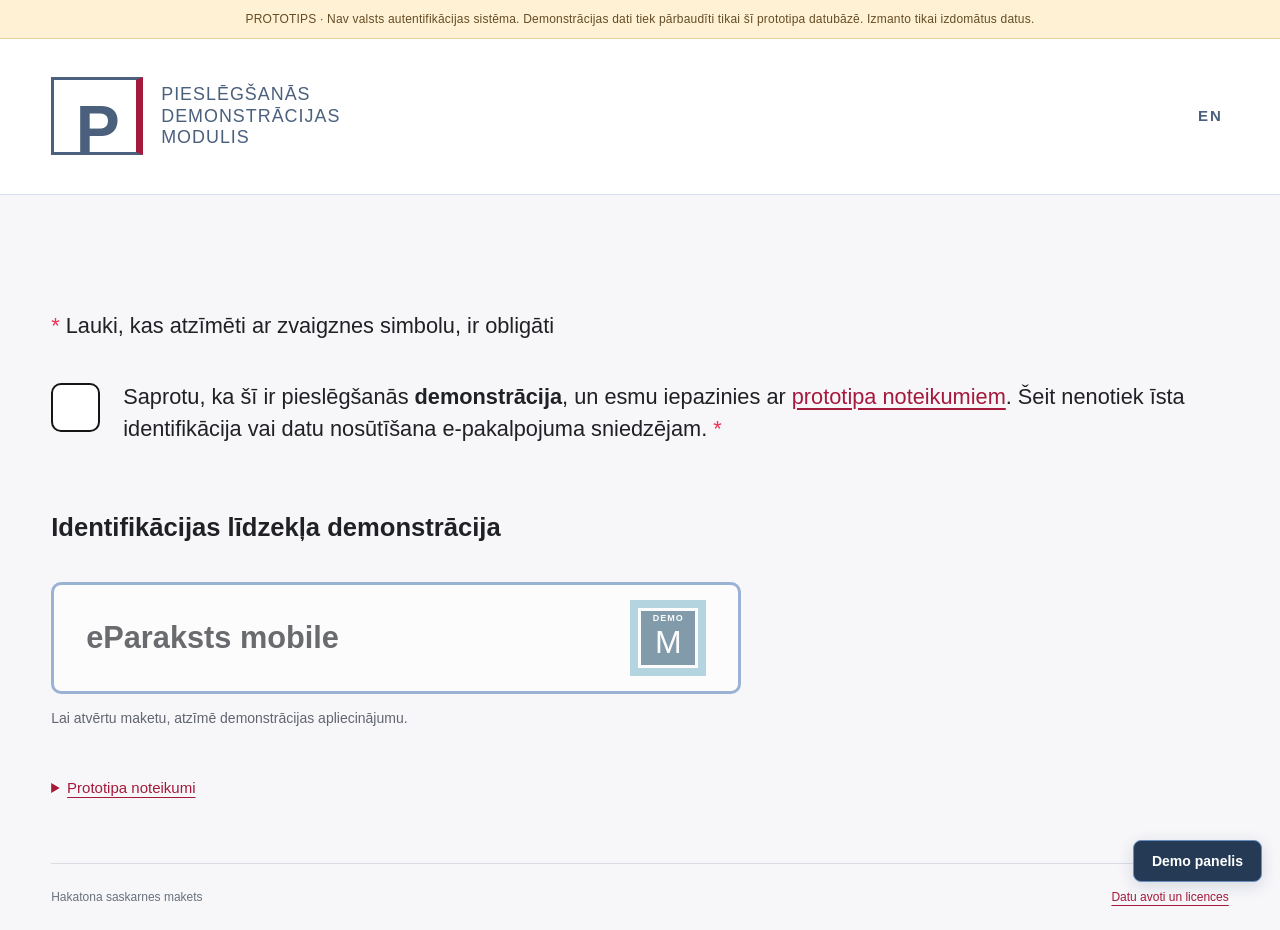
==== public/admin.html @ fd15bb49 "Audit benefits against current law, add admin inbox, shared language mechanism and open-data invento" ====
<!doctype html>
<html lang="lv" data-i18n-title="admin.title">
<head>
  <meta charset="utf-8">
  <meta name="viewport" content="width=device-width, initial-scale=1">
  <meta name="description" content="VSAA iesniegumu reģistrs — demonstrācijas administratora skats.">
  <title>VSAA iesniegumu reģistrs — Faketvija.lv demo</title>
  <link rel="preconnect" href="https://fonts.googleapis.com">
  <link rel="stylesheet" href="https://fonts.googleapis.com/css2?family=Ubuntu:wght@400;500;700&display=swap">
  <link rel="stylesheet" href="styles.css">
  <link rel="stylesheet" href="vsaa.css?v=audit-1">
  <script src="translations.js?v=audit-1"></script>
  <script src="app.js" defer></script>
  <script src="auth.js" defer></script>
  <link rel="icon" type="image/svg+xml" href="assets/favicon.svg">
</head>
<body class="profile-page vsaa-page" data-requires-demo-session data-requires-role="admin">
  <div class="prototype-banner" data-i18n="banner.prototype">Faketvija.lv · Hakatona prototips, nav oficiāls valsts portāls. VSAA dati šajā lapā ir izdomāti.</div>
  <a class="skip-link" href="#saturs" data-i18n="nav.skip">Pāriet uz saturu</a>
  <header class="portal-header">
    <div class="header-inner">
      <a href="index.html" aria-label="Uz sākumlapu" class="fake-logo">Fake<span>tvija</span>.lv<small>HACKATHON PROTOTYPE</small></a>
      <nav class="primary-nav" data-i18n-attr="aria-label:nav.main">
        <a href="admin.html" aria-current="page" data-i18n="nav.admin">Iesniegumu reģistrs</a><a href="data-licenses.html" data-i18n="footer.sources">Datu avoti un licences</a>
      </nav>
      <div class="header-actions">
        <button type="button" class="language-label" data-language-toggle aria-label="Switch to English"><svg class="profile-icon" viewBox="0 0 24 24" fill="none" stroke="currentColor" stroke-width="1.7" stroke-linecap="round" stroke-linejoin="round" aria-hidden="true"><circle cx="12" cy="12" r="9"/><ellipse cx="12" cy="12" rx="4" ry="9"/><path d="M3 12h18"/></svg><span data-language-label>EN</span></button>
        <a class="login-button logout-button" id="logout-button" href="login.html"><svg class="profile-icon" viewBox="0 0 24 24" fill="none" stroke="currentColor" stroke-width="1.7" stroke-linecap="round" stroke-linejoin="round" aria-hidden="true"><path d="M9 5H5v14h4m5-15h6v16h-6M3 12h12m-4-4 4 4-4 4"/></svg><span data-i18n="nav.logout">Iziet</span></a>
      </div>
    </div>
  </header>
  <main class="profile-workspace" id="saturs">
<div class="shell profile-layout"><aside class="profile-sidebar"><div class="account-switch"><small data-i18n="account.available">Pieejamie konti</small><strong id="profile-account-name" data-no-translate>VSAA</strong><span data-i18n="account.admin">VSAA darbinieks · DEMO</span></div><nav class="profile-menu" data-i18n-attr="aria-label:nav.profileSections"><a href="admin.html" aria-current="page"><svg class="profile-icon" viewBox="0 0 24 24" fill="none" stroke="currentColor" stroke-width="1.7" stroke-linecap="round" stroke-linejoin="round" aria-hidden="true"><rect x="3" y="4" width="18" height="16" rx="2"/><path d="M7 9h10M7 13h10M7 17h6"/></svg><span data-i18n="nav.admin">Iesniegumu reģistrs</span></a><a href="data-licenses.html"><svg class="profile-icon" viewBox="0 0 24 24" fill="none" stroke="currentColor" stroke-width="1.7" stroke-linecap="round" stroke-linejoin="round" aria-hidden="true"><path d="M4 4h12l4 4v12H4z"/><path d="M16 4v4h4"/></svg><span data-i18n="footer.sources">Datu avoti un licences</span></a></nav></aside>
<div class="profile-content">
  <div class="profile-heading"><p><a href="index.html" data-i18n="nav.home">Sākums</a> › <span data-i18n="nav.admin">Iesniegumu reģistrs</span></p><h1 data-i18n="admin.heading">Iesniegumu reģistrs</h1><p class="lede" data-i18n="admin.lede">Visi prototipa datubāzē saglabātie iesniegumi ar iesniedzēju, bērnu vai darbnespējas lapu, statusu un detaļām. Demonstrācijas administratora skats.</p></div>
  <p class="page-status" id="page-status" role="status" aria-live="polite" data-i18n="common.loading">Ielādē datus…</p>
  <nav class="status-strip" data-i18n-attr="aria-label:vsaa.summary" id="summary"></nav>
  <p class="section-intro" data-i18n="admin.intro">Lēmumi ir demonstrācija: tie maina statusu prototipa datubāzē un nosūta paziņojumu uz iesniedzēja e-adresi, bet nav juridiska spēka.</p>
  <div class="admin-toolbar">
    <label><span data-i18n="admin.filter">Rādīt</span><select id="status-filter"><option value="" data-i18n="admin.all">Visi statusi</option><option value="iesniegts" data-i18n="status.iesniegts">Iesniegts VSAA</option><option value="izskatisana" data-i18n="status.izskatisana">Izskatīšanā</option><option value="pieskirts" data-i18n="status.pieskirts">Piešķirts</option><option value="atteikts" data-i18n="status.atteikts">Atteikts</option></select></label>
    <label><span data-i18n="admin.search">Meklēt iesniedzēju, bērnu vai pabalstu…</span><input id="search" type="search" autocomplete="off"></label>
    <button class="gov-btn secondary" type="button" id="refresh" data-i18n="admin.refresh">Atjaunot sarakstu</button>
  </div>
  <div id="applications"></div>
  <p class="disclaimer" data-i18n="footer.note">Faketvija.lv · Hakatona prototips, nav oficiāls valsts portāls.</p>
</div></div>
  </main>
  <footer class="footer portal-footer"><div class="shell footer-layout"><div class="footer-brand"><a href="index.html" class="fake-logo">Fake<span>tvija</span>.lv<small>HAKATONA PROTOTIPS</small></a></div><div class="footer-content"><button class="language" type="button" data-language-toggle><svg class="profile-icon" viewBox="0 0 24 24" fill="none" stroke="currentColor" stroke-width="1.7" stroke-linecap="round" stroke-linejoin="round" aria-hidden="true"><circle cx="12" cy="12" r="9"/><ellipse cx="12" cy="12" rx="4" ry="9"/><path d="M3 12h18"/></svg><span data-language-label>EN</span></button><p data-i18n="footer.note">Faketvija.lv · Hakatona prototips, nav oficiāls valsts portāls.</p><a href="data-licenses.html" data-i18n="footer.sources">Datu avoti un licences</a></div></div></footer>
  <script src="admin.js" defer></script>
  <script src="demo-admin.js" defer></script>
</body>
</html>
---- public/styles.css ----
:root{font-family:Ubuntu,"Segoe UI",Arial,sans-serif;color:#1c1c1c;background:#fff;font-synthesis:none;--border:#91b0e4;--line:#d2e1f6;--accent:#a01b36}
*{box-sizing:border-box}body{margin:0}a{color:var(--accent)}img{max-width:100%}.shell{width:min(1080px,calc(100% - 80px));margin-inline:auto}.header{min-height:150px;display:flex;justify-content:space-between;align-items:center;border-bottom:1px solid var(--line);padding:24px}.logo{width:164px;height:auto;display:block}.menu-label{display:flex;gap:15px;align-items:center;font-size:18px;font-weight:650}.menu-icon{display:grid;gap:5px}.menu-icon i{display:block;width:18px;height:2px;background:currentColor}.hero{padding:44px 24px 0;border-bottom:1px solid var(--line)}.overline{font-weight:750;font-size:16px;margin:0 0 22px}h1{font-size:36px;line-height:1.2;margin:0 0 28px;letter-spacing:-.7px}.warning{font-size:20px;line-height:1.5;margin:0;max-width:940px}.hero-image{height:450px;margin-top:46px;overflow:hidden;display:flex;justify-content:center}.hero-image img{height:450px;width:auto;object-fit:contain;align-self:flex-start}.sections{padding:38px 24px 0}.panel{border:1px solid var(--border);border-radius:7px;padding:28px;margin:0 0 20px}.heading-panel{min-height:118px;display:flex;align-items:center}h2{font-size:28px;line-height:1.3;margin:0;font-weight:650;letter-spacing:-.35px}h3{font-size:23px;line-height:1.35;margin:0;font-weight:650}.advice{padding-top:48px}.advice article{padding:28px 0 38px;border-bottom:1px solid var(--line)}.advice article:last-of-type{border:0}.advice p{font-size:17px;line-height:1.55;margin:20px 0}.text-link{color:var(--accent);text-decoration:underline;text-underline-offset:3px;font-weight:600;font-size:17px}.outline-label{border:2px solid #7197cd;border-radius:5px;padding:12px 20px;text-align:center;font-size:18px;font-weight:600}.news{border-color:#e0e8f3;padding:26px 22px}.news-grid{display:grid;grid-template-columns:repeat(3,minmax(0,1fr));gap:22px;margin:38px 0}.news-card img{width:100%;height:180px;object-fit:cover}.news-card h3{margin-top:16px;font-size:20px}.news-card p{font-size:16px;line-height:1.5;overflow-wrap:anywhere}.pagination{display:flex;align-items:center;justify-content:space-between;gap:15px;margin-top:30px}.pagination>span:nth-child(2){word-spacing:14px}.pagination b{color:var(--accent)}.arrow{border:2px solid #7197cd;border-radius:5px;padding:8px 28px;font-size:24px}.tagline{font-size:14px;margin:46px 10px 60px;line-height:1.6}.footer{border-top:1px solid #d8d8d8;padding:48px 24px 24px}.language{margin:50px 0 64px}.footer-heading{border-bottom:1px solid #e5e5e5;font-size:23px;font-weight:600;padding:0 0 8px;margin-top:60px}.social{display:flex;justify-content:space-around;padding:64px 0 70px}.contacts h2{font-size:22px;border-bottom:1px solid #ddd;padding-bottom:8px}.contacts p{font-size:16px;line-height:1.6;margin:10px 0 24px}.funds{margin-top:75px;font-weight:600;font-size:20px}.prototype-note{margin:48px 0 0;border-top:1px solid #eee;padding-top:20px;font-size:12px;color:#68717b;line-height:1.6}.skip-link{position:absolute;left:20px;top:-80px;background:white;padding:12px;z-index:2}.skip-link:focus{top:8px}:focus-visible{outline:3px solid #ad193b;outline-offset:5px}
@media(min-width:1400px){.shell{max-width:1160px}}
@media(max-width:720px){.shell{width:calc(100% - 32px)}.header{min-height:105px;padding:16px 8px}.logo{width:138px}.menu-label{font-size:16px}.hero{padding:30px 8px 0}.overline{font-size:13px;line-height:1.5}h1{font-size:30px}.warning{font-size:17px}.hero-image{height:340px;margin-top:32px}.hero-image img{height:340px}.sections{padding:24px 0 0}.panel{padding:22px 18px}.heading-panel{min-height:100px}h2{font-size:24px}h3{font-size:21px}.advice p{font-size:16px}.news-grid{grid-template-columns:1fr;gap:26px}.news-card{display:grid;grid-template-columns:110px 1fr;column-gap:16px}.news-card img{grid-row:span 2;height:110px}.news-card h3{margin:0;font-size:18px}.news-card p{margin:8px 0 0}.footer{padding:30px 8px 20px}.social{padding:40px 0}.tagline{margin:32px 6px 40px}.footer-heading{margin-top:40px}}

/* Portal navigation, based on the supplied header reference. */
[hidden]{display:none!important}.portal-header{background:#e8f2fc}.header-inner{max-width:1640px;min-height:126px;margin:auto;padding:24px 4.1%;display:flex;align-items:center;gap:48px}.portal-logo{display:block;width:178px;height:auto;mix-blend-mode:multiply}.primary-nav{display:flex;align-items:center;gap:48px;white-space:nowrap}.primary-nav a{font-size:24px;font-weight:700;color:#17191c;text-decoration:none}.primary-nav a:hover{text-decoration:underline;text-underline-offset:6px}.header-actions{display:flex;align-items:center;gap:26px;margin-left:auto}.header-actions svg{width:24px;height:24px;fill:none;stroke:currentColor;stroke-width:1.8}.search-label,.language-label{display:flex;align-items:center;gap:13px;font-size:20px;font-weight:700}.search-label{color:#ae183a}.accessibility-button{border:0;background:none;color:#20252a;padding:0;display:flex;cursor:pointer}.login-button{border:0;border-radius:6px;background:#a01b36;color:white;min-height:60px;padding:16px 13px;display:inline-flex;align-items:center;justify-content:center;gap:18px;font:600 18px "Segoe UI",sans-serif;white-space:nowrap;cursor:pointer}.login-button span{font-size:29px;line-height:1}.login-button:hover{background:#86132d}.account{padding-block:52px 80px;min-height:65vh}.demo-badge{font-size:12px;font-weight:750;letter-spacing:1.5px;color:#a81939}.account-intro{color:#566170;line-height:1.6;max-width:750px}.account-grid{display:grid;grid-template-columns:260px 1fr;gap:30px;margin-top:36px}.account-profile{background:#e8f2fc;border-radius:8px;padding:28px}.avatar{width:56px;height:56px;border-radius:50%;display:grid;place-items:center;background:#a81939;color:white;margin-bottom:22px;font-weight:700}.account-profile h2{font-size:23px}.profile-label{display:block;margin-top:28px;font-weight:600}.account-tiles{display:grid;grid-template-columns:1fr 1fr;gap:20px}.account-content h2{font-size:23px}.account-content p{color:#566170;line-height:1.6}dialog{border:1px solid #d2e1f6;border-radius:12px;padding:42px;width:min(520px,calc(100% - 32px));color:#17191c;box-shadow:0 20px 80px #152f4940}dialog::backdrop{background:#13283f80}dialog p{line-height:1.6}dialog h2{padding-right:20px}.dialog-close{position:absolute;right:14px;top:10px;background:none;border:0;font-size:30px;cursor:pointer}.demo-explanation{background:#e8f2fc;padding:16px;border-radius:6px;font-size:14px}dialog .login-button{width:100%;margin-top:12px}.large-text main,.large-text .account{font-size:120%}.large-text .warning,.large-text .advice p{font-size:22px}
@media(max-width:1350px){.header-inner{gap:28px;padding-inline:28px}.primary-nav{gap:24px}.primary-nav a{font-size:19px}.portal-logo{width:155px}.header-actions{gap:18px}.search-label span{display:none}.login-button{font-size:16px}}
@media(max-width:1050px){.header-inner{flex-wrap:wrap;gap:18px;min-height:126px}.primary-nav{order:3;width:100%;justify-content:center;padding-top:6px}.header-actions{gap:18px}.portal-logo{width:155px}}
@media(max-width:600px){.header-inner{padding:16px;gap:12px}.portal-logo{width:130px}.header-actions{gap:12px}.search-label,.language-label,.accessibility-button{display:none}.login-button{min-height:48px;font-size:13px;gap:8px;padding:12px}.login-button span{font-size:22px}.primary-nav{justify-content:space-between;gap:12px}.primary-nav a{font-size:14px}.account-grid,.account-tiles{grid-template-columns:1fr}.account-grid{gap:20px}.account{padding-block:32px}.account h1{font-size:28px}dialog{padding:30px 22px}}
/* Fluid sizing and wrapping across viewport sizes and enlarged text. */
:root{--page-gutter:clamp(1rem,3vw,3rem)}
html{scroll-padding-top:1rem}
body{overflow-wrap:break-word}
.shell{width:min(1160px,calc(100% - var(--page-gutter)*2))}
img{height:auto}
.header-inner{width:min(1640px,100%);padding:clamp(1rem,2vw,1.5rem) var(--page-gutter);gap:clamp(1rem,2.5vw,3rem);flex-wrap:wrap}
.header-inner>a,.primary-nav,.header-actions{min-width:0}
.portal-logo{width:clamp(130px,12vw,178px)}
.primary-nav{gap:clamp(1rem,2.5vw,3rem);flex-wrap:wrap;white-space:normal}
.primary-nav a{font-size:clamp(.95rem,1.45vw,1.5rem);line-height:1.45;padding-block:.5rem;overflow-wrap:anywhere}
.header-actions{gap:clamp(.75rem,1.4vw,1.625rem);flex-wrap:wrap}
.login-button{white-space:normal;text-align:center;max-width:100%;font-size:clamp(.875rem,1.15vw,1.125rem)}
.login-button span{flex-shrink:0}
.hero{padding:clamp(1.75rem,4vw,3rem) clamp(0rem,2vw,1.5rem) 0}
.overline{font-size:clamp(.8rem,1.2vw,1rem);line-height:1.5}
h1{font-size:clamp(1.8rem,3.5vw,2.75rem)}
h2{font-size:clamp(1.3rem,2.3vw,1.75rem);overflow-wrap:anywhere}
h3{font-size:clamp(1.15rem,1.9vw,1.45rem);overflow-wrap:anywhere}
.warning{font-size:clamp(1rem,1.65vw,1.25rem);max-width:65ch}
.hero-image{height:clamp(220px,38vw,450px);margin-top:clamp(1.5rem,4vw,3rem)}
.hero-image img{max-width:100%;height:100%;width:auto;object-fit:contain}
.sections{padding:clamp(1.5rem,3vw,2.5rem) clamp(0rem,2vw,1.5rem) 0}
.panel{padding:clamp(1.1rem,2.6vw,1.75rem);min-width:0}
.heading-panel{min-height:clamp(85px,10vw,118px)}
.advice article{padding-block:clamp(1.25rem,3vw,2rem)}
.advice p{font-size:clamp(1rem,1.5vw,1.075rem)}
.outline-label{max-width:100%;overflow-wrap:anywhere}
.news-grid,.account-grid,.account-tiles{min-width:0}
.news-grid>* ,.account-grid>* ,.account-tiles>*{min-width:0}
.news-card img{aspect-ratio:16/9}
.footer{padding-inline:clamp(0rem,2vw,1.5rem)}
.social{flex-wrap:wrap;gap:1.25rem;padding-block:clamp(2rem,5vw,4rem)}
.contacts a{overflow-wrap:anywhere}
dialog{max-height:calc(100dvh - 2rem);overflow-y:auto}
.large-text .warning,.large-text .advice p{font-size:clamp(1.25rem,2vw,1.6rem)}
@media(max-width:1100px){
 .primary-nav{order:3;width:100%;justify-content:space-evenly;padding-top:.5rem}
 .account-grid{grid-template-columns:minmax(200px,1fr) minmax(0,2fr)}
}
@media(max-width:700px){
 .account-grid,.account-tiles{grid-template-columns:minmax(0,1fr)}
 .header-inner{gap:1rem}
 .header-actions{margin-left:auto}
 .primary-nav{justify-content:space-between;gap:.5rem 1rem}
 .primary-nav a{font-size:.95rem}
 .accessibility-button{display:flex;min-width:36px;min-height:44px;align-items:center;justify-content:center}
 .hero,.sections{padding-inline:0}
 .news-card{grid-template-columns:minmax(75px,110px) minmax(0,1fr)}
 .pagination{flex-wrap:wrap;justify-content:center}
 .pagination>span:nth-child(2){word-spacing:clamp(2px,2vw,14px)}
}
@media(max-width:420px){
 .header-inner>a{margin-inline:auto}
 .header-actions{width:100%;margin:0;justify-content:center;gap:.75rem}
 .login-button{flex:1;min-height:48px}
 .primary-nav{justify-content:center;text-align:center}
 .primary-nav a{flex:1 1 100px}
 .news-card{display:block}
 .news-card img{height:auto;width:100%}
 .news-card h3{margin-top:1rem}
 .footer-heading{font-size:1.25rem}
}
@media(prefers-reduced-motion:reduce){html{scroll-behavior:auto}*,*::before,*::after{animation:none!important;transition:none!important}}

/* Original prototype wordmark, with no official logo asset. */
.fake-logo{display:inline-block;white-space:nowrap;font-size:clamp(24px,2.5vw,35px);font-weight:800;letter-spacing:-1.5px;line-height:1.1;color:#20252a;text-decoration:none}.fake-logo>span{color:var(--accent)}.fake-logo small{display:block;font-size:9px;font-weight:700;letter-spacing:1.7px;margin-top:7px;color:#657184}.prototype-banner{padding:10px 16px;background:#fff1d4;color:#664a24;text-align:center;font-size:12px}.language-label{border:0;background:transparent;color:#17191c;font-family:inherit;cursor:pointer;min-height:44px;padding:0}.language{background:white;color:#17191c;font-family:inherit;cursor:pointer;width:min(250px,100%);margin:28px 0}.footer .contacts{margin-top:35px}.contacts>p:first-of-type{font-size:13px;color:#68717b}.footer>a:last-child{display:inline-block;margin-top:16px;font-size:13px}.header-actions .language-label{display:flex}
@media(max-width:420px){.header-actions{gap:.5rem}.header-actions .login-button{flex-basis:65%}.header-actions .language-label{font-size:14px;gap:5px}.fake-logo{font-size:28px}}

/* Footer reference layout: wordmark left, controls and contact details right. */
.portal-footer{width:100%;max-width:none;background:#f8f8fa;border-top:1px solid #e4e5e8;padding:clamp(40px,6vw,80px) 0;margin-top:40px}
.footer-layout{display:grid;grid-template-columns:minmax(0,2fr) minmax(0,3fr);gap:clamp(30px,6vw,90px);align-items:start}
.footer-brand{padding-top:4px}
.footer-brand .fake-logo{font-size:clamp(32px,3.6vw,48px)}
.footer-brand .fake-logo small{margin-top:12px;font-size:10px}
.footer-content{min-width:0}
.portal-footer .language{display:block;width:min(320px,100%);margin:0 0 52px;min-height:46px;background:transparent;border:1px solid #7197cd;border-radius:5px;padding:10px 20px;font-size:17px}
.portal-footer .contacts{display:grid;grid-template-columns:minmax(0,1fr) minmax(0,1fr);gap:6px 24px;margin:0}
.portal-footer .contacts h2{grid-column:1/-1;font-size:20px;letter-spacing:0;border-bottom:1px solid #e1e2e6;padding-bottom:9px;margin-bottom:5px}
.portal-footer .contacts p{font-size:13px;line-height:1.6;margin:0}
.portal-footer .contacts p:first-of-type{grid-column:1;grid-row:2/4;max-width:32ch}
.portal-footer .contacts p:not(:first-of-type){grid-column:2}
.portal-footer .prototype-note{margin:38px 0 0;padding-top:18px;font-size:12px;border-top:1px solid #e1e2e6;color:#68717b}
.footer-content>a:last-child{display:inline-block;margin-top:16px;font-size:13px}
@media(max-width:720px){.footer-layout{grid-template-columns:minmax(0,1fr);gap:34px}.portal-footer .language{margin-bottom:32px}.footer-brand .fake-logo{font-size:34px}}
@media(max-width:420px){.portal-footer .contacts{grid-template-columns:minmax(0,1fr);gap:12px}.portal-footer .contacts p:first-of-type{grid-row:auto;max-width:none}.portal-footer .contacts p:not(:first-of-type){grid-column:1}.portal-footer .prototype-note{margin-top:26px}}

/* Reference upper layout: compact navigation and full-width split hero. */
.portal-header{background:#e8f2fc;border-bottom:1px solid #ccdced}
.header-inner{width:min(1240px,calc(100% - var(--page-gutter)*2));min-height:100px;padding:18px 0;gap:clamp(20px,2.3vw,38px)}
.header-inner .fake-logo{font-size:30px}
.primary-nav{gap:clamp(20px,2.5vw,40px)}
.primary-nav a{font-size:18px}
.header-actions{gap:18px}
.search-label,.language-label{font-size:16px;gap:8px}
.header-actions svg{width:20px;height:20px}
.search-label span{display:inline}
.login-button{min-height:50px;padding:12px 16px;font-size:14px;border-radius:5px;gap:15px}
.login-button span{font-size:24px}
.hero{background:#e8f2fc;border-bottom:1px solid #ccdced;padding:0;overflow:hidden}
.hero-layout{display:grid;grid-template-columns:minmax(0,40%) minmax(0,60%);min-height:420px;align-items:stretch}
.hero-copy{grid-column:2;grid-row:1;padding:70px 0 55px 30px;align-self:center}
.hero .overline{font-size:16px;line-height:1.5;margin-bottom:18px}
.hero h1{font-size:clamp(36px,4vw,52px);font-weight:800;margin-bottom:36px;line-height:1.15}
.hero .warning{font-size:19px;line-height:1.5;max-width:50ch}
.hero-image{grid-column:1;grid-row:1;height:420px;margin:0;display:flex;align-items:flex-end;justify-content:center;padding-top:35px;background:radial-gradient(ellipse at center,#fff9,transparent 70%)}
.hero-image img{height:100%;width:auto;max-width:100%;object-fit:contain;align-self:flex-end;object-position:center bottom}
.tagline.shell{padding-block:55px;margin-block:0;text-align:center;font-size:13px}
@media(max-width:1100px){.header-inner{flex-wrap:wrap}.primary-nav{order:3;width:100%;justify-content:center;padding-top:8px}.hero-copy{padding:50px 0 40px 24px}.hero .warning{font-size:17px}.hero .overline{font-size:13px}}
@media(max-width:700px){.hero-layout{grid-template-columns:minmax(0,1fr);min-height:0}.hero-copy{grid-column:1;grid-row:1;padding:35px 0 24px}.hero h1{margin-bottom:24px}.hero-image{grid-column:1;grid-row:2;height:300px;padding-top:10px}.hero .warning{max-width:none}.tagline.shell{padding-block:35px}.primary-nav{gap:12px 20px;flex-wrap:wrap}.primary-nav a{font-size:15px}.search-label{display:none}.header-inner .fake-logo{font-size:27px}}
@media(max-width:420px){.header-inner>a{margin-inline:auto}.header-actions{width:100%;justify-content:center}.primary-nav{padding-top:0}.primary-nav a{flex:1 1 100px}.hero-image{height:250px}.header-actions .login-button{flex:1}}
.prototype-notice{background:#fff1d4;color:#654c24;padding:10px 24px;text-align:center;font-size:12px;letter-spacing:.2px;border-bottom:1px solid #e5d0a2}
.account{padding-block:52px 80px}.account>h1{margin:12px 0 14px}.account-grid{grid-template-columns:260px minmax(0,1fr);align-items:start}.account-profile{margin:0;border-color:var(--line)}.account-profile h2{font-size:23px}.profile-label{display:block;margin-top:28px;font-weight:650}.account-number{font-size:20px;font-weight:650;overflow-wrap:anywhere}.profile-hint,.mail-footnote{font-size:14px;color:#566170;line-height:1.55}.profile-status{color:#8b1e35;font-weight:600}.mail-heading{display:flex;align-items:center;justify-content:space-between;margin:0 0 20px}.mail-heading .demo-badge{margin:0 0 6px}.mail-heading h2{font-size:28px}.mail-count{background:#e8f2fc;border-radius:30px;padding:7px 14px;font-size:14px;font-weight:650}.mail-notification{display:grid;grid-template-columns:48px minmax(0,1fr) auto;align-items:start;gap:18px;border:1px solid var(--border);border-left:5px solid var(--accent);border-radius:7px;padding:24px;color:#17191c;text-decoration:none;background:white;transition:background-color .15s,box-shadow .15s}.mail-notification:hover{background:#f5f9ff;box-shadow:0 5px 18px #203b5a18}.mail-icon{width:46px;height:46px;display:grid;place-items:center;background:#f8eaf0;border-radius:50%;color:var(--accent);font-size:26px}.mail-copy{display:grid;gap:9px;line-height:1.5}.mail-sender{font-size:14px;color:#566170}.mail-copy strong{font-size:20px;line-height:1.35}.mail-meta{display:grid;justify-items:end;gap:12px;font-size:13px;color:#566170;white-space:nowrap}.mail-warning{border-radius:4px;background:#fff1d4;color:#654c24;padding:5px 9px;font-weight:650}.mail-footnote{margin:16px 0 0}.logout-button{font-family:inherit}.services-page{max-width:1080px}.back-link{display:inline-block;margin-bottom:28px;font-weight:600}.service-list{display:grid;gap:16px;margin-top:32px}.service-card{display:grid;grid-template-columns:54px minmax(0,1fr) 24px;align-items:center;gap:20px;border:1px solid var(--line);border-radius:8px;padding:22px 24px;background:white}.service-card-icon{width:50px;height:50px;display:grid;place-items:center;border-radius:50%;background:#e8f2fc;color:#284e78;font-weight:750}.service-status{font-size:12px;text-transform:uppercase;letter-spacing:.8px;color:#346143;font-weight:750}.service-card h2{font-size:21px;margin:5px 0 7px}.service-card p{margin:0;color:#566170;line-height:1.5}.service-arrow{color:var(--accent);font-size:24px}.service-disclaimer{margin-top:28px;border-left:4px solid #d4a343;background:#fff8e8;padding:16px 18px;line-height:1.55;color:#51482f}.account .footer{padding-inline:0}
@media(max-width:720px){.prototype-notice{padding:9px 14px}.account-grid{grid-template-columns:1fr}.account-profile{padding:22px}.mail-notification{grid-template-columns:38px minmax(0,1fr);gap:12px;padding:17px}.mail-icon{width:38px;height:38px;font-size:22px}.mail-meta{grid-column:2;display:flex;justify-content:space-between;align-items:center}.mail-copy strong{font-size:18px}.service-card{grid-template-columns:42px minmax(0,1fr) 18px;gap:12px;padding:18px 14px}.service-card-icon{width:40px;height:40px;font-size:13px}.service-card h2{font-size:19px}.services-page{padding-block:32px 55px}}
.profile-contact{font-size:16px}.account-profile .avatar{text-transform:uppercase}
/* Profile dashboard follows the portal layout while retaining prototype branding. */
.profile-workspace{background:linear-gradient(#e8f2fc 0 150px,#fff 150px);min-height:65vh;padding:32px 0 64px}
.profile-layout{display:grid;grid-template-columns:260px minmax(0,1fr);gap:clamp(28px,7vw,110px);max-width:1200px}
.profile-sidebar{min-width:0}.account-switch{background:#a5193b;color:white;border-radius:4px;padding:12px 16px;margin:10px 0 30px;display:grid;gap:3px}.account-switch small,.account-switch span{font-size:12px}.account-switch strong{font-size:16px;font-weight:500;overflow-wrap:anywhere}
.profile-menu{border:1px solid #d2e1f3;border-radius:4px;background:#fff;overflow:hidden}.profile-menu a{display:flex;gap:12px;align-items:center;min-height:54px;padding:14px 18px;color:#202124;text-decoration:none;border-left:5px solid transparent;font-size:14px}.profile-menu a span{width:22px;font-size:20px;text-align:center}.profile-menu a:hover{background:#f1f6fc}.profile-menu a[aria-current]{border-left-color:#a5193b;background:#f5f8fc;text-decoration:underline}.profile-menu a[aria-current] span{color:#a5193b}
.profile-content{min-width:0}.profile-heading{min-height:118px}.profile-heading p{font-size:12px;margin:0 0 20px}.profile-heading h1{font-size:clamp(25px,3vw,34px);line-height:1.25;margin:0 0 24px}.profile-content h2{font-size:20px}.summary-grid{display:grid;grid-template-columns:1fr 1fr;gap:16px}.dashboard-card{background:#f7f7fa;border:1px solid #dedee5;border-radius:4px;padding:20px;margin:0 0 16px}.dashboard-card h2{margin:0 0 12px;font-size:17px}.dashboard-card p{font-size:14px}.dashboard-card summary{font-size:19px;font-weight:700;cursor:pointer}.outline-link{display:block;border:1px solid #698ebf;border-radius:4px;text-align:center;padding:9px;color:#202124;text-decoration:none;font-size:13px;margin-top:24px}.unread-number{color:#a5193b;font-size:44px!important;font-weight:700;margin:0;line-height:1.2}.unread-number span{font-size:11px;color:#202124;background:#f5e3dc;padding:4px;font-weight:400;vertical-align:middle}.personal-data dl{margin-bottom:0}.personal-data dl>div{padding:12px 0;border-bottom:1px solid #d2e1f3}.personal-data dt{font-size:13px;font-weight:700}.personal-data dd{margin:4px 0 0;font-size:14px;overflow-wrap:anywhere}.mail-about{margin-bottom:22px}.mail-search{display:grid;gap:8px;font-size:14px;padding:10px;background:white;border:1px solid #d2e1f3;border-radius:4px}.mail-search input{width:100%;font:inherit;padding:12px;border:1px solid #8894a3;border-radius:3px}.list-toolbar{background:#dfebf6;padding:14px;font-size:13px}.received-message{border-block:1px solid #dedee5;background:#f7f7fa}.received-message summary{list-style:none;cursor:pointer;display:grid;gap:7px;padding:20px;font-size:14px}.received-message summary::-webkit-details-marker{display:none}.message-sender{font-weight:700;font-size:12px}.message-meta{display:flex;justify-content:space-between;gap:12px;font-size:12px}.unread-tag{background:#a5193b;color:white;border-radius:12px;padding:2px 8px}.message-body{border-top:1px solid #dedee5;padding:20px;font-size:14px}.profile-content a:focus-visible,.profile-menu a:focus-visible{outline:3px solid #2465ad;outline-offset:2px}
@media(max-width:800px){.profile-layout{grid-template-columns:210px minmax(0,1fr);gap:24px}.summary-grid{grid-template-columns:1fr}.profile-menu a{padding-inline:10px}.profile-heading{min-height:118px}}
@media(max-width:580px){.profile-workspace{padding-top:16px;background:linear-gradient(#e8f2fc 0 250px,#fff 250px)}.profile-layout{grid-template-columns:1fr;gap:24px}.account-switch{margin:0 0 12px}.profile-menu{display:flex;flex-wrap:wrap}.profile-menu a{flex:1 1 45%;font-size:13px;min-height:48px;padding:10px}.profile-menu a[aria-current]{border-left-color:transparent;border-bottom:3px solid #a5193b}.profile-heading{min-height:0}.summary-grid{grid-template-columns:1fr 1fr}.dashboard-card{padding:16px}.outline-link{padding:8px 4px}.profile-heading h1{font-size:26px}}
@media(max-width:360px){.summary-grid{grid-template-columns:1fr}}
/* Refined profile layout and original SVG outline icons. */
.profile-page{--profile-top:180px}
.profile-page .profile-workspace{padding:0 0 70px;background:linear-gradient(to bottom,#e8f2fc 0 var(--profile-top),#ccdced var(--profile-top) calc(var(--profile-top) + 1px),#fff calc(var(--profile-top) + 1px))}
.profile-page .profile-layout{max-width:1240px;grid-template-columns:300px minmax(0,1fr);gap:clamp(40px,7vw,100px)}
.profile-page .profile-sidebar{padding-top:52px}
.profile-page .account-switch{position:relative;margin:0 0 42px;padding:12px 16px;min-height:72px;border-radius:5px;box-shadow:0 2px 5px #a5193b0a}
.profile-page .account-switch small{position:absolute;top:-24px;left:0;color:#a5193b;font-size:12px;font-weight:600}
.profile-page .account-switch strong{font-size:18px;text-transform:uppercase}
.profile-page .account-switch span{font-size:12px}
.profile-page .profile-heading{height:calc(var(--profile-top) + 25px);padding-top:42px;min-height:0}
.profile-page .profile-heading p{margin-bottom:28px;color:#45494e;font-size:13px}.profile-page .profile-heading p a{color:inherit;text-decoration:none}
.profile-page .profile-heading h1{font-size:clamp(27px,2.8vw,40px);font-weight:750;letter-spacing:-.7px;line-height:1.2}
.profile-page .profile-menu{background:linear-gradient(110deg,#f4f9fd,#fff);border-color:#d2e1f3}
.profile-page .profile-menu a{min-height:66px;padding:18px 22px;gap:16px;font-size:16px;font-weight:600;transition:background .15s}
.profile-page .profile-menu a[aria-current]{border-left-width:6px;background:#f4f8fc}
.profile-icon{width:22px;height:22px;flex-shrink:0;display:inline-block;vertical-align:middle}
.profile-page .summary-grid{gap:20px}.profile-page .summary-grid .dashboard-card{min-height:206px;padding:26px;display:flex;flex-direction:column;align-items:flex-start}
.profile-page .dashboard-card{background:#f7f7f9;border-color:#e0e0e6;margin-bottom:20px;border-radius:5px;padding:24px;box-shadow:0 1px 2px #20212402}
.profile-page .dashboard-card h2{font-size:20px;font-weight:650;margin-bottom:12px}
.profile-page .summary-grid .dashboard-card>p{margin-top:0}.profile-page .summary-grid .outline-link{margin-top:auto;width:100%;font-weight:600;border-width:1.5px;padding:12px;font-size:13px;background:transparent;transition:background .15s}
.profile-page .outline-link:hover{background:#e8f2fc}
.profile-page .unread-number{font-size:60px!important;letter-spacing:-2px}.profile-page .unread-number span{letter-spacing:0;border-radius:4px;margin-left:4px;padding:6px}
.profile-page details.dashboard-card summary{display:flex;justify-content:space-between;align-items:center;gap:16px;list-style:none;font-size:clamp(19px,2vw,24px);line-height:1.35;min-height:38px;color:#202124;text-decoration:none}
.profile-page details.dashboard-card summary::-webkit-details-marker{display:none}
.profile-page details.dashboard-card summary::after{content:'';width:9px;height:9px;border-right:1.7px solid currentColor;border-bottom:1.7px solid currentColor;transform:rotate(45deg);flex-shrink:0;margin-right:4px;transition:transform .15s}
.profile-page details.dashboard-card[open] summary::after{transform:rotate(225deg)}
.profile-page details.dashboard-card[open] summary{margin-bottom:20px}
.profile-page .header-inner{gap:24px}.profile-page .primary-nav{gap:24px}.profile-page .primary-nav a{font-size:16px}.profile-page .logout-button{background:transparent;color:#202124;padding:10px 0;gap:10px;min-height:44px;font-weight:600}.profile-page .logout-button span{font-size:14px}.profile-page .logout-button:hover{color:#a5193b}.profile-page .language-label{display:flex;align-items:center;gap:8px}
.profile-page .portal-footer .language{display:flex;align-items:center;justify-content:center;gap:10px}.profile-page .address-attribution{font-size:12px;color:#5b6370}
@media(max-width:1100px){.profile-page .profile-layout{grid-template-columns:250px minmax(0,1fr);gap:40px}.profile-page .profile-menu a{font-size:14px;padding-inline:16px}.profile-page .profile-heading h1{font-size:30px}.profile-page .summary-grid .dashboard-card{padding:20px}}
@media(max-width:800px){.profile-page .profile-layout{grid-template-columns:210px minmax(0,1fr);gap:24px}.profile-page .summary-grid{grid-template-columns:1fr}.profile-page .summary-grid .dashboard-card{min-height:180px}}
@media(max-width:580px){.profile-page .profile-workspace{background:#fff;padding-bottom:40px}.profile-page .profile-layout{grid-template-columns:1fr;gap:24px}.profile-page .profile-sidebar{padding-top:38px}.profile-page .account-switch{margin-bottom:16px}.profile-page .profile-menu a{flex:1 1 45%;min-height:56px;font-size:13px;gap:10px;padding:12px}.profile-page .profile-menu a[aria-current]{border-left-color:#a5193b;border-bottom:0}.profile-page .profile-heading{height:auto;padding:24px 18px;margin-bottom:24px;background:#e8f2fc;border-radius:5px}.profile-page .profile-heading p{margin-bottom:14px}.profile-page .profile-heading h1{font-size:28px;margin:0}.profile-page .summary-grid{grid-template-columns:1fr 1fr;gap:12px}.profile-page .summary-grid .dashboard-card{padding:16px;min-height:190px}.profile-page .dashboard-card{padding:18px}.profile-page .dashboard-card h2{font-size:17px}.profile-page .primary-nav{gap:12px 20px;flex-wrap:wrap}.profile-page .primary-nav a{font-size:14px}}
@media(max-width:380px){.profile-page .summary-grid{grid-template-columns:1fr}.profile-page .summary-grid .dashboard-card{min-height:175px}}
.read-tag{background:#e5eee9;color:#345441;border-radius:12px;padding:2px 8px}.received-message:has(.unread-tag){border-left:3px solid #a5193b}.received-message:has(.read-tag){background:#fff}.received-message:has(.read-tag) .message-sender{font-weight:500}#mail-status{font-size:14px;color:#a5193b}

/* Profile overview card for the VSAA dashboard. */
.profile-page .vsaa-card{border-color:#678cbc;background:#fff}.profile-page .vsaa-card h2::before{content:"";display:inline-block;width:10px;height:10px;border-radius:50%;background:#a01b36;margin-right:10px;vertical-align:middle}
---- public/vsaa.css ----
/* Mana VSAA dashboard. Tokens follow the live Latvija.gov.lv portal (Ubuntu type, #1c1c1c text,
   #a01b36 burgundy, #678cbc outline blue, #e9f2fc band, 6 px radius) so the prototype reads as a
   section of the state portal rather than a separate product. */
:root{
  --gov-text:#1c1c1c;--gov-text-2:#2d313b;--gov-muted:#5f6672;--gov-accent:#a01b36;--gov-accent-dark:#7f1229;
  --gov-outline:#678cbc;--gov-band:#e9f2fc;--gov-band-line:#c1d2e5;--gov-line:#dae6f3;--gov-panel:#f7f7fa;--gov-error:#e7231f;
  --gov-ok:#2f6b3f;--gov-ok-bg:#e6f1e9;--gov-wait:#6b5a1e;--gov-wait-bg:#fff4d6;--gov-info-bg:#eef3fa;--gov-urgent-bg:#fbe9ec;
  --gov-radius:6px;
}
.vsaa-page{font-family:Ubuntu,"Segoe UI",Arial,sans-serif;color:var(--gov-text)}
.vsaa-page .profile-content h2{font-size:clamp(22px,2.4vw,28px);font-weight:700;letter-spacing:-.2px;margin:0 0 6px}
.vsaa-page .profile-content h3{font-size:18px;font-weight:700;margin:0}
.vsaa-page .profile-content p{line-height:1.55}
.vsaa-page .profile-heading{height:auto;min-height:calc(var(--profile-top) + 25px)}
.vsaa-page .lede{max-width:62ch;font-size:16px;color:var(--gov-text-2);margin:0}
.vsaa-page .section-intro{max-width:70ch;color:var(--gov-text-2);font-size:15px;margin:0 0 18px}
.vsaa-page .profile-menu a[aria-current] svg{color:var(--gov-accent)}
.vsaa-section{margin:0 0 44px;scroll-margin-top:16px}
.vsaa-section>header{display:flex;flex-wrap:wrap;align-items:baseline;justify-content:space-between;gap:8px 20px;margin-bottom:14px}
.vsaa-section>header .section-link{font-size:14px;font-weight:500}
/* Link accents apply only to content links, not navigation or button labels. */
.vsaa-page .profile-content a:not(.gov-btn):not(.status-tile){color:#2c4f7c;text-decoration:underline;text-underline-offset:3px}
.vsaa-page .profile-content a:not(.gov-btn):not(.status-tile):hover{color:#193654}

/* Status strip */
.status-strip{display:grid;grid-template-columns:repeat(4,minmax(0,1fr));gap:14px;margin:26px 0 34px}
.status-tile{border:1px solid var(--gov-line);border-radius:var(--gov-radius);background:#fff;padding:16px 18px;display:grid;gap:4px;align-content:start;text-decoration:none;color:inherit}
.status-tile:hover{border-color:var(--gov-outline)}
.vsaa-page a.status-tile,.vsaa-page a.status-tile *{text-decoration:none}
.vsaa-page a.status-tile:focus-visible{outline:3px solid #2465ad;outline-offset:2px}
.status-tile .count{font-size:40px;line-height:1;font-weight:700;color:var(--gov-accent);letter-spacing:-1px}
.status-tile .count.zero{color:var(--gov-muted)}
.status-tile .label{font-size:14px;font-weight:500;color:var(--gov-text-2)}
.status-tile.urgent .count{color:var(--gov-error)}

/* Buttons in portal style */
.gov-btn{display:inline-flex;align-items:center;justify-content:center;gap:10px;min-height:44px;padding:10px 20px;border-radius:var(--gov-radius);border:1px solid var(--gov-accent);background:var(--gov-accent);color:#fff;font:500 15px/1.2 inherit;cursor:pointer;text-decoration:none;white-space:nowrap}
.gov-btn:hover{background:var(--gov-accent-dark);border-color:var(--gov-accent-dark);color:#fff}
.gov-btn.secondary{background:#fff;color:var(--gov-text-2);border-color:var(--gov-outline)}
.gov-btn.secondary:hover{background:var(--gov-band);color:var(--gov-text)}
.gov-btn.small{min-height:36px;padding:6px 14px;font-size:14px}
.gov-btn:disabled{opacity:.55;cursor:not-allowed}
.gov-btn svg{width:18px;height:18px;flex-shrink:0}
.vsaa-page a.gov-btn{color:#fff;text-decoration:none}
.vsaa-page a.gov-btn:hover{color:#fff}
.vsaa-page a.gov-btn.secondary{color:var(--gov-text-2)}
.vsaa-page a.gov-btn.secondary:hover{color:var(--gov-text)}
.vsaa-page a.status-tile{color:var(--gov-text)}

/* Panels and alerts */
.gov-panel{border:1px solid var(--gov-outline);border-radius:var(--gov-radius);background:#fff;padding:22px 24px;margin:0 0 16px}
.gov-panel.muted{border-color:var(--gov-line);background:var(--gov-panel)}
.gov-alert{display:grid;grid-template-columns:auto minmax(0,1fr);gap:16px;align-items:start;border-left:5px solid var(--gov-accent);border-radius:var(--gov-radius);background:var(--gov-info-bg);padding:18px 20px;margin:0 0 28px}
.gov-alert svg{width:26px;height:26px;color:var(--gov-accent);margin-top:2px}
.gov-alert h3{margin-bottom:4px}
.gov-alert p{margin:0 0 12px;font-size:15px}
.inline-form{display:flex;flex-wrap:wrap;gap:10px;align-items:end}
.inline-form label{display:grid;gap:6px;font-size:14px;font-weight:500;flex:1 1 280px;max-width:420px}
.inline-form input{font:inherit;font-size:16px;padding:10px 12px;border:1px solid #8894a3;border-radius:4px;min-width:0}
.inline-form input:focus{outline:3px solid #2465ad;outline-offset:2px;border-color:#2465ad}
.form-note{font-size:13px;color:var(--gov-muted);margin:8px 0 0;flex-basis:100%}

/* Child card and benefit checklist */
.child-card{border:1px solid var(--gov-outline);border-radius:var(--gov-radius);background:#fff;margin:0 0 20px;overflow:hidden}
.child-card>header{display:flex;flex-wrap:wrap;align-items:center;gap:12px 24px;padding:18px 24px;background:var(--gov-band);border-bottom:1px solid var(--gov-band-line)}
.child-card>header h3{font-size:22px}
.child-card>header .meta{font-size:14px;color:var(--gov-text-2);display:flex;flex-wrap:wrap;gap:4px 18px}
.benefit-list{list-style:none;margin:0;padding:0}
.benefit{display:grid;grid-template-columns:minmax(0,1.6fr) minmax(0,1.2fr) minmax(0,1fr) auto;gap:10px 22px;align-items:center;padding:18px 24px;border-bottom:1px solid var(--gov-line)}
.benefit:last-child{border-bottom:0}
.benefit.inactive{color:var(--gov-muted);background:var(--gov-panel)}
.benefit .title{font-weight:700;font-size:16px;line-height:1.3}
.benefit .official{display:block;font-size:12.5px;font-weight:400;color:var(--gov-muted);margin-top:3px}
.benefit .amount{font-size:14px;line-height:1.45;color:var(--gov-text-2)}
.benefit .deadline{font-size:13px;display:grid;gap:6px;color:var(--gov-text-2)}
.benefit .deadline strong{font-weight:500;color:var(--gov-text)}
.benefit .actions{display:flex;flex-direction:column;align-items:flex-end;gap:8px;justify-self:end}
.window{height:6px;border-radius:3px;background:var(--gov-line);overflow:hidden}
.window i{display:block;height:100%;background:var(--gov-outline);border-radius:3px}
.window.urgent i{background:var(--gov-error)}
.chip{display:inline-flex;align-items:center;gap:6px;font-size:12.5px;font-weight:500;padding:4px 10px;border-radius:12px;white-space:nowrap}
.chip::before{content:'';width:7px;height:7px;border-radius:50%;background:currentColor}
.chip.pieejams{background:var(--gov-info-bg);color:#2c4f7c}
.chip.steidzami{background:var(--gov-urgent-bg);color:#9f1b1b}
.chip.iesniegts,.chip.izskatisana{background:var(--gov-wait-bg);color:var(--gov-wait)}
.chip.pieskirts,.chip.izmaksata{background:var(--gov-ok-bg);color:var(--gov-ok)}
.chip.gaidams,.chip.nav_attiecas,.chip.otrs_vecaks,.chip.nokavets,.chip.neizmaksata{background:#ededf1;color:#4b515b}
.chip.neizmaksata{background:var(--gov-urgent-bg);color:#9f1b1b}
.child-card>footer{display:grid;gap:14px;padding:18px 24px;background:var(--gov-panel);border-top:1px solid var(--gov-line)}
.parent-row{display:flex;flex-wrap:wrap;gap:10px 20px;align-items:center;justify-content:space-between}
.parent-row p{margin:0;font-size:14px;max-width:62ch}
.parent-row .sent{font-size:13px;color:var(--gov-ok);font-weight:500}
.compare-note{font-size:13.5px;color:var(--gov-text-2);margin:0;padding:10px 14px;border:1px dashed var(--gov-outline);border-radius:var(--gov-radius);background:#fff}

/* Sick leaves */
.leave-list{display:grid;gap:12px}
.leave{display:grid;grid-template-columns:minmax(0,1.4fr) minmax(0,1fr) minmax(0,1fr) auto;gap:10px 22px;align-items:center;border:1px solid var(--gov-line);border-radius:var(--gov-radius);padding:16px 20px;background:#fff}
.leave.open{border-color:var(--gov-outline)}
.leave .title{font-weight:700}
.leave .sub{font-size:13px;color:var(--gov-muted);margin-top:3px}
.leave dl{margin:0;display:grid;gap:2px;font-size:13.5px}
.leave dt{color:var(--gov-muted)}.leave dd{margin:0;font-weight:500}

/* Contributions strip */
.months{display:grid;grid-template-columns:repeat(16,minmax(0,1fr));gap:4px;margin:14px 0 8px}
.months li{list-style:none;display:grid;gap:5px;text-align:center;font-size:10.5px;color:var(--gov-muted)}
.months li i{display:block;height:34px;border-radius:3px;background:var(--gov-outline)}
.months li.gap i{background:var(--gov-urgent-bg);border:1px dashed var(--gov-error)}
.months li.current span{font-weight:700;color:var(--gov-text)}
.employment-grid{display:grid;grid-template-columns:minmax(0,1fr) minmax(280px,.9fr);gap:20px;align-items:start}
.facts{margin:0;display:grid;grid-template-columns:1fr 1fr;gap:10px 18px;font-size:14px}
.facts dt{color:var(--gov-muted)}.facts dd{margin:0;font-weight:500}
.vacancy-list{list-style:none;margin:12px 0 0;padding:0;display:grid;gap:8px}
.vacancy-list li{border:1px solid var(--gov-line);border-radius:var(--gov-radius);padding:10px 14px;font-size:14px;display:grid;gap:2px}
.vacancy-list .job{font-weight:700}
.vacancy-list .where{color:var(--gov-muted);font-size:13px}

/* Reminders */
.reminder-list{list-style:none;margin:0;padding:0;display:grid;gap:10px}
.reminder{display:grid;grid-template-columns:auto minmax(0,1fr) auto;gap:14px;align-items:center;border:1px solid var(--gov-line);border-left-width:5px;border-radius:var(--gov-radius);padding:14px 18px;background:#fff}
.reminder.steidzami{border-left-color:var(--gov-error)}.reminder.pieejams{border-left-color:var(--gov-outline)}.reminder.info{border-left-color:#b9c4d4}
.reminder .when{font-size:12.5px;font-weight:700;color:var(--gov-text-2);min-width:64px;text-align:center;line-height:1.3}
.reminder .when b{display:block;font-size:22px;color:var(--gov-accent)}
.reminder.steidzami .when b{color:var(--gov-error)}
.reminder h3{font-size:15px}.reminder p{margin:3px 0 0;font-size:13.5px;color:var(--gov-text-2)}
.toggle{display:flex;align-items:center;gap:12px;font-size:14.5px;font-weight:500;cursor:pointer}
.toggle input{width:22px;height:22px;accent-color:var(--gov-accent)}

/* Open-data statistics */
.stats-grid{display:grid;grid-template-columns:repeat(auto-fit,minmax(280px,1fr));gap:16px}
.bars{list-style:none;margin:10px 0 0;padding:0;display:grid;gap:9px}
.bars li{display:grid;grid-template-columns:minmax(0,1fr) auto;gap:4px 12px;font-size:13.5px}
.bars .bar{grid-column:1/-1;height:8px;border-radius:4px;background:var(--gov-line);overflow:hidden}
.bars .bar i{display:block;height:100%;background:var(--gov-accent);border-radius:4px}
.bars.secondary .bar i{background:var(--gov-outline)}
.bars .value{font-weight:700;white-space:nowrap}
.source-note{font-size:12.5px;color:var(--gov-muted);margin:12px 0 0;line-height:1.5}

/* Application dialog */
.vsaa-page dialog{border:1px solid var(--gov-band-line);border-radius:10px;padding:0;width:min(640px,calc(100% - 32px));color:var(--gov-text);font-family:inherit}
.vsaa-page dialog form{padding:30px 34px 28px;display:grid;gap:18px}
.vsaa-page dialog h2{font-size:24px;margin:0;padding-right:36px}
.vsaa-page dialog .official{font-size:13px;color:var(--gov-muted);margin:-10px 0 0}
.prefilled{margin:0;display:grid;grid-template-columns:1fr 1fr;gap:12px 20px;padding:16px 18px;border-radius:var(--gov-radius);background:var(--gov-band);font-size:14px}
.prefilled dt{color:var(--gov-text-2);font-size:12.5px}.prefilled dd{margin:2px 0 0;font-weight:500;overflow-wrap:anywhere}
.prefilled-note{font-size:12.5px;color:var(--gov-muted);margin:-8px 0 0}
.field{display:grid;gap:6px;font-size:14px;font-weight:500}
.field input,.field select{font:inherit;font-size:16px;padding:10px 12px;border:1px solid #8894a3;border-radius:4px;width:100%}
.field input:focus,.field select:focus{outline:3px solid #2465ad;outline-offset:2px}
.field .hint{font-size:12.5px;font-weight:400;color:var(--gov-muted)}
.choice{display:grid;gap:8px}
.choice label{display:flex;gap:10px;align-items:center;font-weight:400;padding:10px 12px;border:1px solid var(--gov-line);border-radius:var(--gov-radius);cursor:pointer}
.choice label:has(input:checked){border-color:var(--gov-accent);background:#fff6f8}
.choice input{accent-color:var(--gov-accent);width:18px;height:18px}
.dialog-actions{display:flex;flex-wrap:wrap;gap:12px;justify-content:flex-end;margin-top:6px}
.dialog-actions .gov-btn.secondary{margin-right:auto}
.dialog-status{font-size:14px;color:var(--gov-accent);min-height:20px;margin:0}
.dialog-ok{padding:34px;display:grid;gap:12px;justify-items:start}
.dialog-ok svg{width:40px;height:40px;color:var(--gov-ok)}
.page-status{font-size:14px;color:var(--gov-accent);min-height:20px;margin:8px 0 0}
.empty{color:var(--gov-muted);font-size:15px;margin:0;padding:18px 20px;border:1px dashed var(--gov-line);border-radius:var(--gov-radius)}
.disclaimer{margin:36px 0 0;border-top:1px solid var(--gov-line);padding-top:14px;font-size:12.5px;color:var(--gov-muted);line-height:1.6}
.sr-only{position:absolute;width:1px;height:1px;overflow:hidden;clip:rect(0 0 0 0);white-space:nowrap}

@media(max-width:1100px){.status-strip{grid-template-columns:repeat(2,minmax(0,1fr))}.benefit{grid-template-columns:minmax(0,1.5fr) minmax(0,1fr) auto}.benefit .deadline{grid-column:1/3}.leave{grid-template-columns:minmax(0,1fr) minmax(0,1fr)}.leave .actions{grid-column:1/-1;justify-self:start}.employment-grid{grid-template-columns:1fr}}
@media(max-width:700px){.benefit{grid-template-columns:minmax(0,1fr);padding:16px 18px}.benefit .actions{flex-direction:row;justify-self:start;flex-wrap:wrap}.benefit .deadline{grid-column:auto}.child-card>header,.child-card>footer{padding:16px 18px}.months{grid-template-columns:repeat(8,minmax(0,1fr))}.months li i{height:26px}.prefilled{grid-template-columns:1fr}.vsaa-page dialog form{padding:22px 20px}.status-tile .count{font-size:32px}.facts{grid-template-columns:1fr}.reminder{grid-template-columns:auto minmax(0,1fr)}.reminder .gov-btn{grid-column:2}}
@media(max-width:420px){.status-strip{grid-template-columns:1fr 1fr;gap:10px}.status-tile{padding:12px}}
@media(prefers-reduced-motion:no-preference){.window i{transition:width .5s ease}}

/* Child picker, legal references and the administrator register. */
.child-picker{display:flex;flex-wrap:wrap;gap:8px;align-items:center;margin:0 0 16px}
.child-picker .picker-label{font-size:14px;color:var(--gov-muted);margin-right:4px}
.picker-btn{border:1px solid var(--gov-outline);background:#fff;color:var(--gov-text-2);border-radius:var(--gov-radius);padding:8px 14px;font:500 14px/1.2 inherit;cursor:pointer}
.picker-btn.active{background:var(--gov-accent);border-color:var(--gov-accent);color:#fff}
.picker-btn:focus-visible{outline:3px solid #2465ad;outline-offset:2px}
.overview-list{margin:8px 0 0;padding-left:18px;font-size:14px;display:grid;gap:6px}
.benefit .period{display:block;font-size:12.5px;color:var(--gov-muted);margin-top:4px}
.legal-refs{margin-top:8px;font-size:12.5px;color:var(--gov-muted)}
.legal-refs summary{cursor:pointer;color:#2c4f7c;text-decoration:underline;text-underline-offset:3px;list-style:none}
.legal-refs summary::-webkit-details-marker{display:none}
.legal-refs ul{margin:6px 0 0;padding-left:16px;display:grid;gap:4px}
.legal-refs em{font-style:normal;color:var(--gov-text-2);background:var(--gov-info-bg);border-radius:10px;padding:1px 7px;margin-left:4px}
.legal-refs .note{margin:6px 0 0;font-size:12px}
.benefit.inactive .legal-refs{display:none}
.admin-table{width:100%;border-collapse:collapse;font-size:14px;background:#fff;border:1px solid var(--gov-line);border-radius:var(--gov-radius);overflow:hidden}
.admin-table th,.admin-table td{text-align:left;padding:12px 14px;border-bottom:1px solid var(--gov-line);vertical-align:top}
.admin-table th{background:var(--gov-band);font-weight:700;color:var(--gov-text-2);font-size:13px}
.admin-table tr:last-child td{border-bottom:0}
.admin-table .sub{display:block;font-size:12.5px;color:var(--gov-muted);margin-top:2px}
.admin-table .actions{display:flex;flex-wrap:wrap;gap:6px}
.admin-table details{font-size:12.5px;color:var(--gov-muted)}
.admin-table details summary{cursor:pointer;color:#2c4f7c;text-decoration:underline;text-underline-offset:3px}
.admin-toolbar{display:flex;flex-wrap:wrap;gap:12px;align-items:end;margin:0 0 16px}
.admin-toolbar label{display:grid;gap:6px;font-size:14px;font-weight:500}
.admin-toolbar select,.admin-toolbar input{font:inherit;font-size:15px;padding:9px 12px;border:1px solid #8894a3;border-radius:4px;min-width:220px}
.admin-toolbar select:focus,.admin-toolbar input:focus{outline:3px solid #2465ad;outline-offset:2px}
@media(max-width:900px){.admin-table thead{display:none}.admin-table tr{display:grid;gap:4px;padding:12px 14px;border-bottom:1px solid var(--gov-line)}.admin-table td{border:0;padding:2px 0}.admin-table td::before{content:attr(data-label);display:block;font-size:11.5px;color:var(--gov-muted);text-transform:none}}
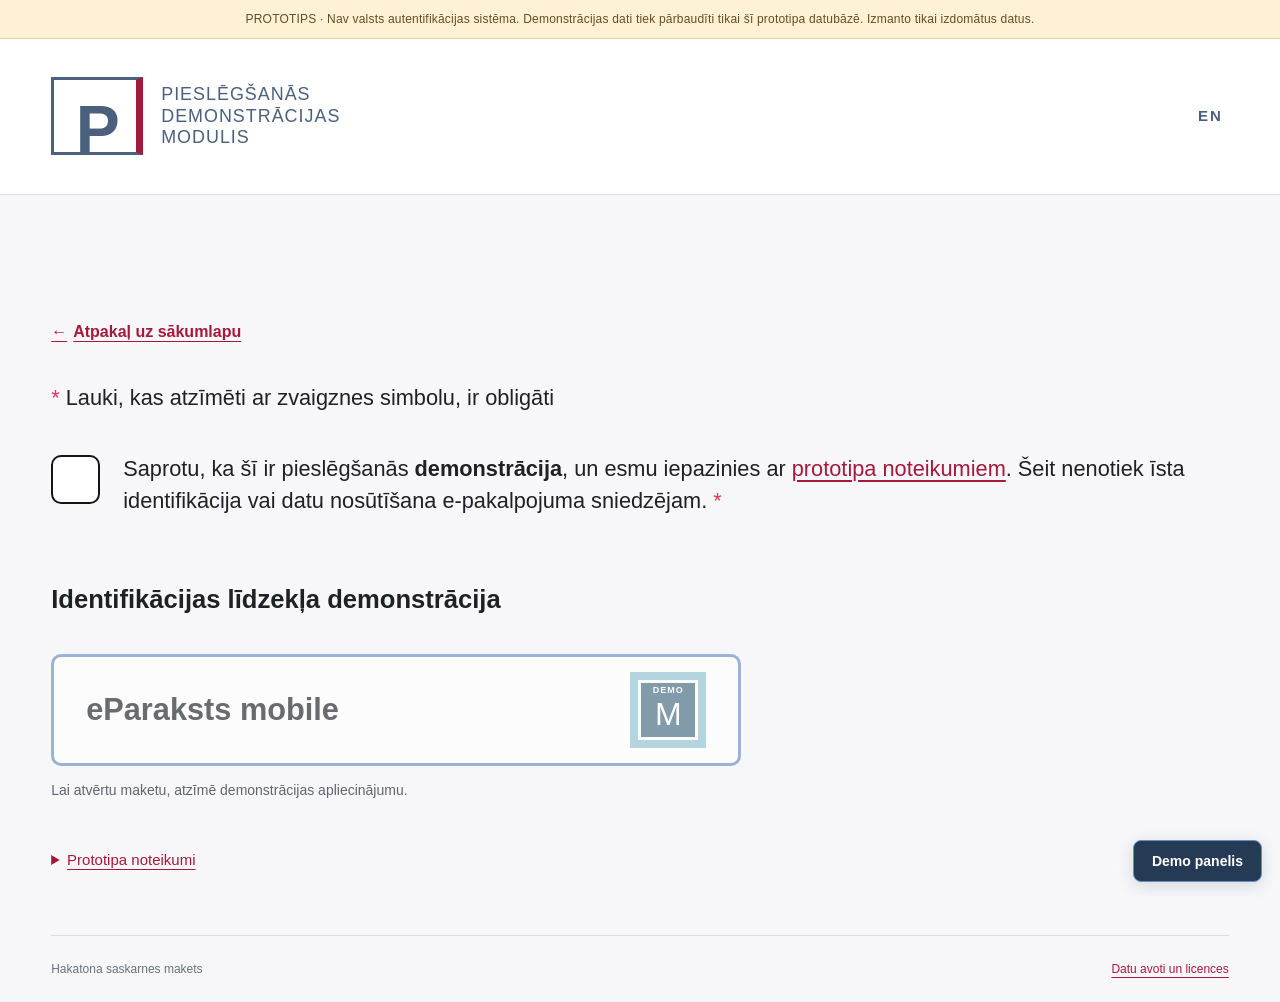
==== commit 5b3bdc5d: "Restore demo families and improve profile navigation and history Restore three partner accounts with" ====
--- a/public/admin.html
+++ b/public/admin.html
@@ -7,11 +7,11 @@
   <title>VSAA iesniegumu reģistrs — Faketvija.lv demo</title>
   <link rel="preconnect" href="https://fonts.googleapis.com">
   <link rel="stylesheet" href="https://fonts.googleapis.com/css2?family=Ubuntu:wght@400;500;700&display=swap">
-  <link rel="stylesheet" href="styles.css">
+  <link rel="stylesheet" href="styles.css?v=sidebar-labels-2">
   <link rel="stylesheet" href="vsaa.css?v=audit-1">
   <script src="translations.js?v=audit-1"></script>
-  <script src="app.js" defer></script>
-  <script src="auth.js" defer></script>
+  <script src="app.js?v=accessibility-3"></script>
+  <script src="auth.js?v=header-guard-3" defer></script>
   <link rel="icon" type="image/svg+xml" href="assets/favicon.svg">
 </head>
 <body class="profile-page vsaa-page" data-requires-demo-session data-requires-role="admin">
@@ -47,6 +47,6 @@
   </main>
   <footer class="footer portal-footer"><div class="shell footer-layout"><div class="footer-brand"><a href="index.html" class="fake-logo">Fake<span>tvija</span>.lv<small>HAKATONA PROTOTIPS</small></a></div><div class="footer-content"><button class="language" type="button" data-language-toggle><svg class="profile-icon" viewBox="0 0 24 24" fill="none" stroke="currentColor" stroke-width="1.7" stroke-linecap="round" stroke-linejoin="round" aria-hidden="true"><circle cx="12" cy="12" r="9"/><ellipse cx="12" cy="12" rx="4" ry="9"/><path d="M3 12h18"/></svg><span data-language-label>EN</span></button><p data-i18n="footer.note">Faketvija.lv · Hakatona prototips, nav oficiāls valsts portāls.</p><a href="data-licenses.html" data-i18n="footer.sources">Datu avoti un licences</a></div></div></footer>
   <script src="admin.js" defer></script>
-  <script src="demo-admin.js" defer></script>
+  <script src="demo-admin.js?v=remember-user-1" defer></script>
 </body>
 </html>
--- a/public/styles.css
+++ b/public/styles.css
@@ -127,7 +127,7 @@
 .profile-workspace{background:linear-gradient(#e8f2fc 0 150px,#fff 150px);min-height:65vh;padding:32px 0 64px}
 .profile-layout{display:grid;grid-template-columns:260px minmax(0,1fr);gap:clamp(28px,7vw,110px);max-width:1200px}
 .profile-sidebar{min-width:0}.account-switch{background:#a5193b;color:white;border-radius:4px;padding:12px 16px;margin:10px 0 30px;display:grid;gap:3px}.account-switch small,.account-switch span{font-size:12px}.account-switch strong{font-size:16px;font-weight:500;overflow-wrap:anywhere}
-.profile-menu{border:1px solid #d2e1f3;border-radius:4px;background:#fff;overflow:hidden}.profile-menu a{display:flex;gap:12px;align-items:center;min-height:54px;padding:14px 18px;color:#202124;text-decoration:none;border-left:5px solid transparent;font-size:14px}.profile-menu a span{width:22px;font-size:20px;text-align:center}.profile-menu a:hover{background:#f1f6fc}.profile-menu a[aria-current]{border-left-color:#a5193b;background:#f5f8fc;text-decoration:underline}.profile-menu a[aria-current] span{color:#a5193b}
+.profile-menu{border:1px solid #d2e1f3;border-radius:4px;background:#fff;overflow:hidden}.profile-menu a{display:flex;gap:12px;align-items:center;min-height:54px;padding:14px 18px;color:#202124;text-decoration:none;border-left:5px solid transparent;font-size:14px}.profile-menu a span{flex:1;min-width:0;width:auto;font-size:inherit;text-align:left;overflow-wrap:normal;word-break:normal}.profile-menu a:hover{background:#f1f6fc}.profile-menu a[aria-current]{border-left-color:#a5193b;background:#f5f8fc;text-decoration:underline}.profile-menu a[aria-current] span{color:#a5193b}
 .profile-content{min-width:0}.profile-heading{min-height:118px}.profile-heading p{font-size:12px;margin:0 0 20px}.profile-heading h1{font-size:clamp(25px,3vw,34px);line-height:1.25;margin:0 0 24px}.profile-content h2{font-size:20px}.summary-grid{display:grid;grid-template-columns:1fr 1fr;gap:16px}.dashboard-card{background:#f7f7fa;border:1px solid #dedee5;border-radius:4px;padding:20px;margin:0 0 16px}.dashboard-card h2{margin:0 0 12px;font-size:17px}.dashboard-card p{font-size:14px}.dashboard-card summary{font-size:19px;font-weight:700;cursor:pointer}.outline-link{display:block;border:1px solid #698ebf;border-radius:4px;text-align:center;padding:9px;color:#202124;text-decoration:none;font-size:13px;margin-top:24px}.unread-number{color:#a5193b;font-size:44px!important;font-weight:700;margin:0;line-height:1.2}.unread-number span{font-size:11px;color:#202124;background:#f5e3dc;padding:4px;font-weight:400;vertical-align:middle}.personal-data dl{margin-bottom:0}.personal-data dl>div{padding:12px 0;border-bottom:1px solid #d2e1f3}.personal-data dt{font-size:13px;font-weight:700}.personal-data dd{margin:4px 0 0;font-size:14px;overflow-wrap:anywhere}.mail-about{margin-bottom:22px}.mail-search{display:grid;gap:8px;font-size:14px;padding:10px;background:white;border:1px solid #d2e1f3;border-radius:4px}.mail-search input{width:100%;font:inherit;padding:12px;border:1px solid #8894a3;border-radius:3px}.list-toolbar{background:#dfebf6;padding:14px;font-size:13px}.received-message{border-block:1px solid #dedee5;background:#f7f7fa}.received-message summary{list-style:none;cursor:pointer;display:grid;gap:7px;padding:20px;font-size:14px}.received-message summary::-webkit-details-marker{display:none}.message-sender{font-weight:700;font-size:12px}.message-meta{display:flex;justify-content:space-between;gap:12px;font-size:12px}.unread-tag{background:#a5193b;color:white;border-radius:12px;padding:2px 8px}.message-body{border-top:1px solid #dedee5;padding:20px;font-size:14px}.profile-content a:focus-visible,.profile-menu a:focus-visible{outline:3px solid #2465ad;outline-offset:2px}
 @media(max-width:800px){.profile-layout{grid-template-columns:210px minmax(0,1fr);gap:24px}.summary-grid{grid-template-columns:1fr}.profile-menu a{padding-inline:10px}.profile-heading{min-height:118px}}
 @media(max-width:580px){.profile-workspace{padding-top:16px;background:linear-gradient(#e8f2fc 0 250px,#fff 250px)}.profile-layout{grid-template-columns:1fr;gap:24px}.account-switch{margin:0 0 12px}.profile-menu{display:flex;flex-wrap:wrap}.profile-menu a{flex:1 1 45%;font-size:13px;min-height:48px;padding:10px}.profile-menu a[aria-current]{border-left-color:transparent;border-bottom:3px solid #a5193b}.profile-heading{min-height:0}.summary-grid{grid-template-columns:1fr 1fr}.dashboard-card{padding:16px}.outline-link{padding:8px 4px}.profile-heading h1{font-size:26px}}
@@ -169,3 +169,16 @@
 
 /* Profile overview card for the VSAA dashboard. */
 .profile-page .vsaa-card{border-color:#678cbc;background:#fff}.profile-page .vsaa-card h2::before{content:"";display:inline-block;width:10px;height:10px;border-radius:50%;background:#a01b36;margin-right:10px;vertical-align:middle}
+
+.history-event{padding:16px 0;border-bottom:1px solid #d2e1f3}.history-event time{font-size:13px;color:#566170}.history-event p{margin:6px 0 0;overflow-wrap:anywhere}
+
+.history-description{color:#566170;font-size:14px;margin:12px 0 28px}
+.profile-content .history-day{font-size:14px;color:#566170;margin:24px 0 12px;font-weight:600}
+.history-timeline{list-style:none;padding:0;margin:0}
+.history-entry{display:grid;grid-template-columns:36px minmax(0,1fr) auto;gap:16px;position:relative;padding:0 0 24px}
+.history-entry:not(:last-child)::before{content:'';position:absolute;left:17px;top:36px;bottom:0;width:2px;background:#d2e1f3}
+.history-marker{display:grid;place-items:center;width:36px;height:36px;border:1px solid #d2e1f3;background:#f3f8fd;border-radius:50%;color:#a5193b}
+.history-marker svg{width:18px;height:18px}
+.history-copy{padding-top:5px;min-width:0}.history-copy strong{font-size:15px}.history-copy p{margin:6px 0 0;font-size:14px;color:#566170;line-height:1.5;overflow-wrap:anywhere}
+.history-entry time{padding-top:7px;font-size:13px;color:#566170;font-variant-numeric:tabular-nums}
+@media(max-width:580px){.history-entry{grid-template-columns:32px minmax(0,1fr);gap:12px}.history-marker{width:32px;height:32px}.history-entry:not(:last-child)::before{left:15px;top:32px}.history-entry time{grid-column:2;padding:0;margin-top:-8px}}
--- a/public/vsaa.css
+++ b/public/vsaa.css
@@ -195,3 +195,12 @@
 .admin-toolbar select,.admin-toolbar input{font:inherit;font-size:15px;padding:9px 12px;border:1px solid #8894a3;border-radius:4px;min-width:220px}
 .admin-toolbar select:focus,.admin-toolbar input:focus{outline:3px solid #2465ad;outline-offset:2px}
 @media(max-width:900px){.admin-table thead{display:none}.admin-table tr{display:grid;gap:4px;padding:12px 14px;border-bottom:1px solid var(--gov-line)}.admin-table td{border:0;padding:2px 0}.admin-table td::before{content:attr(data-label);display:block;font-size:11.5px;color:var(--gov-muted);text-transform:none}}
+
+/* Child profiles sit directly beneath Mana VSAA in the account navigation. */
+.child-sidebar-profiles{display:grid;padding:0 0 12px;border-bottom:1px solid var(--gov-line)}
+.child-sidebar-profiles .picker-btn{display:block;min-width:0;width:100%;text-align:left;border:0;border-left:5px solid transparent;border-radius:0;background:transparent;padding:14px 16px 14px 58px;font-family:inherit;font-size:14px;line-height:1.45;white-space:normal;overflow-wrap:break-word;color:var(--gov-text-2)}
+.child-sidebar-profiles .picker-btn:hover{background:#e9f2fc}
+.child-sidebar-profiles .picker-btn.active{border-left-color:var(--gov-accent);background:#e9f2fc;color:var(--gov-text);font-weight:700}
+@media(max-width:580px){.child-sidebar-profiles{flex-basis:100%;grid-template-columns:repeat(auto-fit,minmax(140px,1fr))}.child-sidebar-profiles .picker-btn{padding:12px 16px}}
+
+.child-sidebar-profiles .child-sidebar-code{display:block;margin-top:3px;color:var(--gov-muted);font-size:12px;font-weight:400;font-variant-numeric:tabular-nums}
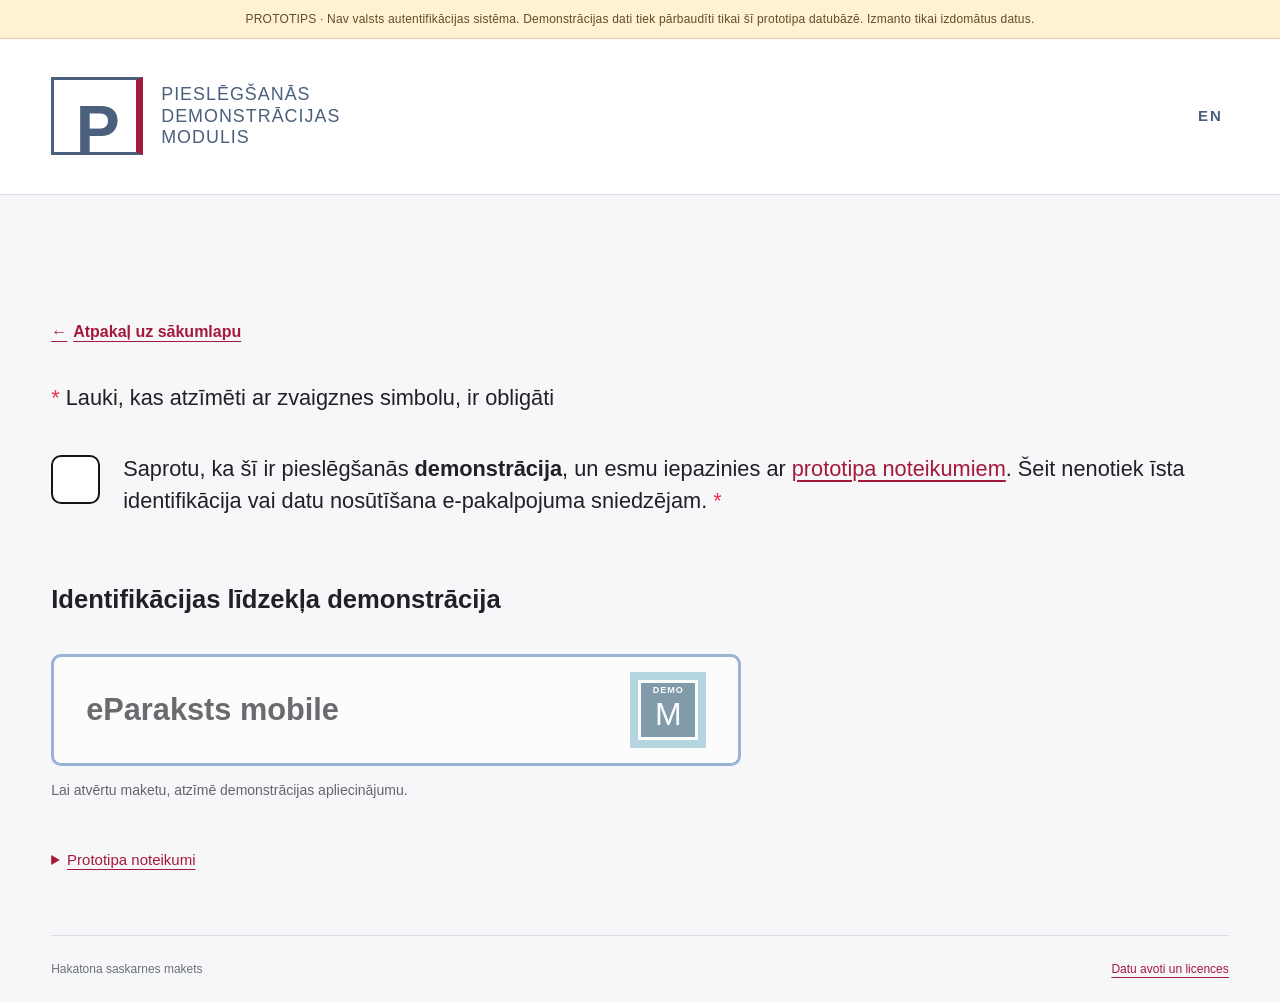
==== commit 05c14f7b: "Fix demo inspector and enforce parent privacy and adulthood lifecycle Create distinct showcase house" ====
--- a/public/admin.html
+++ b/public/admin.html
@@ -9,7 +9,7 @@
   <link rel="stylesheet" href="https://fonts.googleapis.com/css2?family=Ubuntu:wght@400;500;700&display=swap">
   <link rel="stylesheet" href="styles.css?v=sidebar-labels-2">
   <link rel="stylesheet" href="vsaa.css?v=audit-1">
-  <script src="translations.js?v=audit-1"></script>
+  <script src="translations.js?v=privacy-adults-6"></script>
   <script src="app.js?v=accessibility-3"></script>
   <script src="auth.js?v=header-guard-3" defer></script>
   <link rel="icon" type="image/svg+xml" href="assets/favicon.svg">
@@ -47,6 +47,6 @@
   </main>
   <footer class="footer portal-footer"><div class="shell footer-layout"><div class="footer-brand"><a href="index.html" class="fake-logo">Fake<span>tvija</span>.lv<small>HAKATONA PROTOTIPS</small></a></div><div class="footer-content"><button class="language" type="button" data-language-toggle><svg class="profile-icon" viewBox="0 0 24 24" fill="none" stroke="currentColor" stroke-width="1.7" stroke-linecap="round" stroke-linejoin="round" aria-hidden="true"><circle cx="12" cy="12" r="9"/><ellipse cx="12" cy="12" rx="4" ry="9"/><path d="M3 12h18"/></svg><span data-language-label>EN</span></button><p data-i18n="footer.note">Faketvija.lv · Hakatona prototips, nav oficiāls valsts portāls.</p><a href="data-licenses.html" data-i18n="footer.sources">Datu avoti un licences</a></div></div></footer>
   <script src="admin.js" defer></script>
-  <script src="demo-admin.js?v=remember-user-1" defer></script>
+  <script src="demo-admin.js?v=panel-layout-7" defer></script>
 </body>
 </html>
--- a/public/styles.css
+++ b/public/styles.css
@@ -182,3 +182,6 @@
 .history-copy{padding-top:5px;min-width:0}.history-copy strong{font-size:15px}.history-copy p{margin:6px 0 0;font-size:14px;color:#566170;line-height:1.5;overflow-wrap:anywhere}
 .history-entry time{padding-top:7px;font-size:13px;color:#566170;font-variant-numeric:tabular-nums}
 @media(max-width:580px){.history-entry{grid-template-columns:32px minmax(0,1fr);gap:12px}.history-marker{width:32px;height:32px}.history-entry:not(:last-child)::before{left:15px;top:32px}.history-entry time{grid-column:2;padding:0;margin-top:-8px}}
+
+.notification-filters{display:flex;gap:10px;margin:0 0 20px}.notification-filter{padding:9px 18px;border:1px solid #698ebf;border-radius:5px;background:#fff;color:#202124;font:inherit;cursor:pointer}.notification-filter[aria-pressed=true]{background:#a5193b;color:#fff;border-color:#a5193b}
+.notification-card{padding:22px;margin-bottom:14px;border:1px solid #d2e1f3;border-left:4px solid #d2e1f3;border-radius:6px;background:#fff}.notification-card.is-unread{border-left-color:#a5193b;background:#f7faff}.notification-meta{display:flex;justify-content:space-between;gap:12px;align-items:center;font-size:13px;color:#566170;margin-bottom:12px}.profile-content .notification-card h2{font-size:18px;margin:0 0 8px}.notification-sender{font-size:13px;color:#566170;margin:0 0 18px}.notification-empty{padding:24px;background:#f7f7fa;border:1px solid #d2e1f3;border-radius:6px}
--- a/public/vsaa.css
+++ b/public/vsaa.css
@@ -137,10 +137,10 @@
 .source-note{font-size:12.5px;color:var(--gov-muted);margin:12px 0 0;line-height:1.5}
 
 /* Application dialog */
-.vsaa-page dialog{border:1px solid var(--gov-band-line);border-radius:10px;padding:0;width:min(640px,calc(100% - 32px));color:var(--gov-text);font-family:inherit}
-.vsaa-page dialog form{padding:30px 34px 28px;display:grid;gap:18px}
-.vsaa-page dialog h2{font-size:24px;margin:0;padding-right:36px}
-.vsaa-page dialog .official{font-size:13px;color:var(--gov-muted);margin:-10px 0 0}
+.vsaa-page #apply-dialog{border:1px solid var(--gov-band-line);border-radius:10px;padding:0;width:min(640px,calc(100% - 32px));color:var(--gov-text);font-family:inherit}
+.vsaa-page #apply-dialog form{padding:30px 34px 28px;display:grid;gap:18px}
+.vsaa-page #apply-dialog h2{font-size:24px;margin:0;padding-right:36px}
+.vsaa-page #apply-dialog .official{font-size:13px;color:var(--gov-muted);margin:-10px 0 0}
 .prefilled{margin:0;display:grid;grid-template-columns:1fr 1fr;gap:12px 20px;padding:16px 18px;border-radius:var(--gov-radius);background:var(--gov-band);font-size:14px}
 .prefilled dt{color:var(--gov-text-2);font-size:12.5px}.prefilled dd{margin:2px 0 0;font-weight:500;overflow-wrap:anywhere}
 .prefilled-note{font-size:12.5px;color:var(--gov-muted);margin:-8px 0 0}
@@ -163,7 +163,7 @@
 .sr-only{position:absolute;width:1px;height:1px;overflow:hidden;clip:rect(0 0 0 0);white-space:nowrap}
 
 @media(max-width:1100px){.status-strip{grid-template-columns:repeat(2,minmax(0,1fr))}.benefit{grid-template-columns:minmax(0,1.5fr) minmax(0,1fr) auto}.benefit .deadline{grid-column:1/3}.leave{grid-template-columns:minmax(0,1fr) minmax(0,1fr)}.leave .actions{grid-column:1/-1;justify-self:start}.employment-grid{grid-template-columns:1fr}}
-@media(max-width:700px){.benefit{grid-template-columns:minmax(0,1fr);padding:16px 18px}.benefit .actions{flex-direction:row;justify-self:start;flex-wrap:wrap}.benefit .deadline{grid-column:auto}.child-card>header,.child-card>footer{padding:16px 18px}.months{grid-template-columns:repeat(8,minmax(0,1fr))}.months li i{height:26px}.prefilled{grid-template-columns:1fr}.vsaa-page dialog form{padding:22px 20px}.status-tile .count{font-size:32px}.facts{grid-template-columns:1fr}.reminder{grid-template-columns:auto minmax(0,1fr)}.reminder .gov-btn{grid-column:2}}
+@media(max-width:700px){.benefit{grid-template-columns:minmax(0,1fr);padding:16px 18px}.benefit .actions{flex-direction:row;justify-self:start;flex-wrap:wrap}.benefit .deadline{grid-column:auto}.child-card>header,.child-card>footer{padding:16px 18px}.months{grid-template-columns:repeat(8,minmax(0,1fr))}.months li i{height:26px}.prefilled{grid-template-columns:1fr}.vsaa-page #apply-dialog form{padding:22px 20px}.status-tile .count{font-size:32px}.facts{grid-template-columns:1fr}.reminder{grid-template-columns:auto minmax(0,1fr)}.reminder .gov-btn{grid-column:2}}
 @media(max-width:420px){.status-strip{grid-template-columns:1fr 1fr;gap:10px}.status-tile{padding:12px}}
 @media(prefers-reduced-motion:no-preference){.window i{transition:width .5s ease}}
 
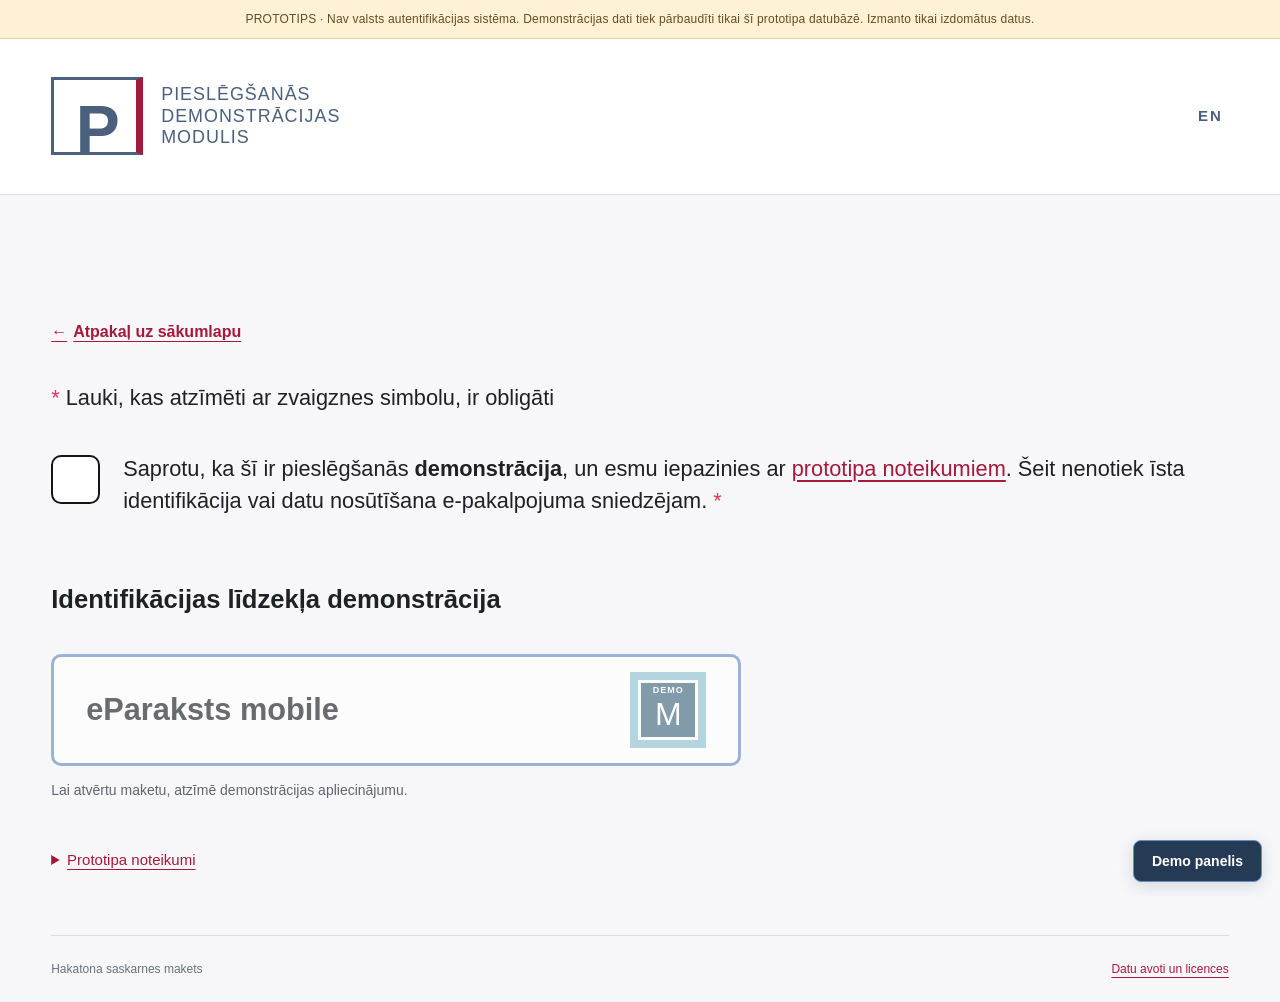
==== commit 5cee7aa8: "Restore the public fictional demo inspector Keep the clearly labeled demonstration panel and demo IB" ====
--- a/public/admin.html
+++ b/public/admin.html
@@ -9,7 +9,7 @@
   <link rel="stylesheet" href="https://fonts.googleapis.com/css2?family=Ubuntu:wght@400;500;700&display=swap">
   <link rel="stylesheet" href="styles.css?v=sidebar-labels-2">
   <link rel="stylesheet" href="vsaa.css?v=audit-1">
-  <script src="translations.js?v=privacy-adults-6"></script>
+  <script src="translations.js?v=public-demo-8"></script>
   <script src="app.js?v=accessibility-3"></script>
   <script src="auth.js?v=header-guard-3" defer></script>
   <link rel="icon" type="image/svg+xml" href="assets/favicon.svg">
@@ -47,6 +47,6 @@
   </main>
   <footer class="footer portal-footer"><div class="shell footer-layout"><div class="footer-brand"><a href="index.html" class="fake-logo">Fake<span>tvija</span>.lv<small>HAKATONA PROTOTIPS</small></a></div><div class="footer-content"><button class="language" type="button" data-language-toggle><svg class="profile-icon" viewBox="0 0 24 24" fill="none" stroke="currentColor" stroke-width="1.7" stroke-linecap="round" stroke-linejoin="round" aria-hidden="true"><circle cx="12" cy="12" r="9"/><ellipse cx="12" cy="12" rx="4" ry="9"/><path d="M3 12h18"/></svg><span data-language-label>EN</span></button><p data-i18n="footer.note">Faketvija.lv · Hakatona prototips, nav oficiāls valsts portāls.</p><a href="data-licenses.html" data-i18n="footer.sources">Datu avoti un licences</a></div></div></footer>
   <script src="admin.js" defer></script>
-  <script src="demo-admin.js?v=panel-layout-7" defer></script>
+  <script src="demo-admin.js?v=public-demo-8" defer></script>
 </body>
 </html>
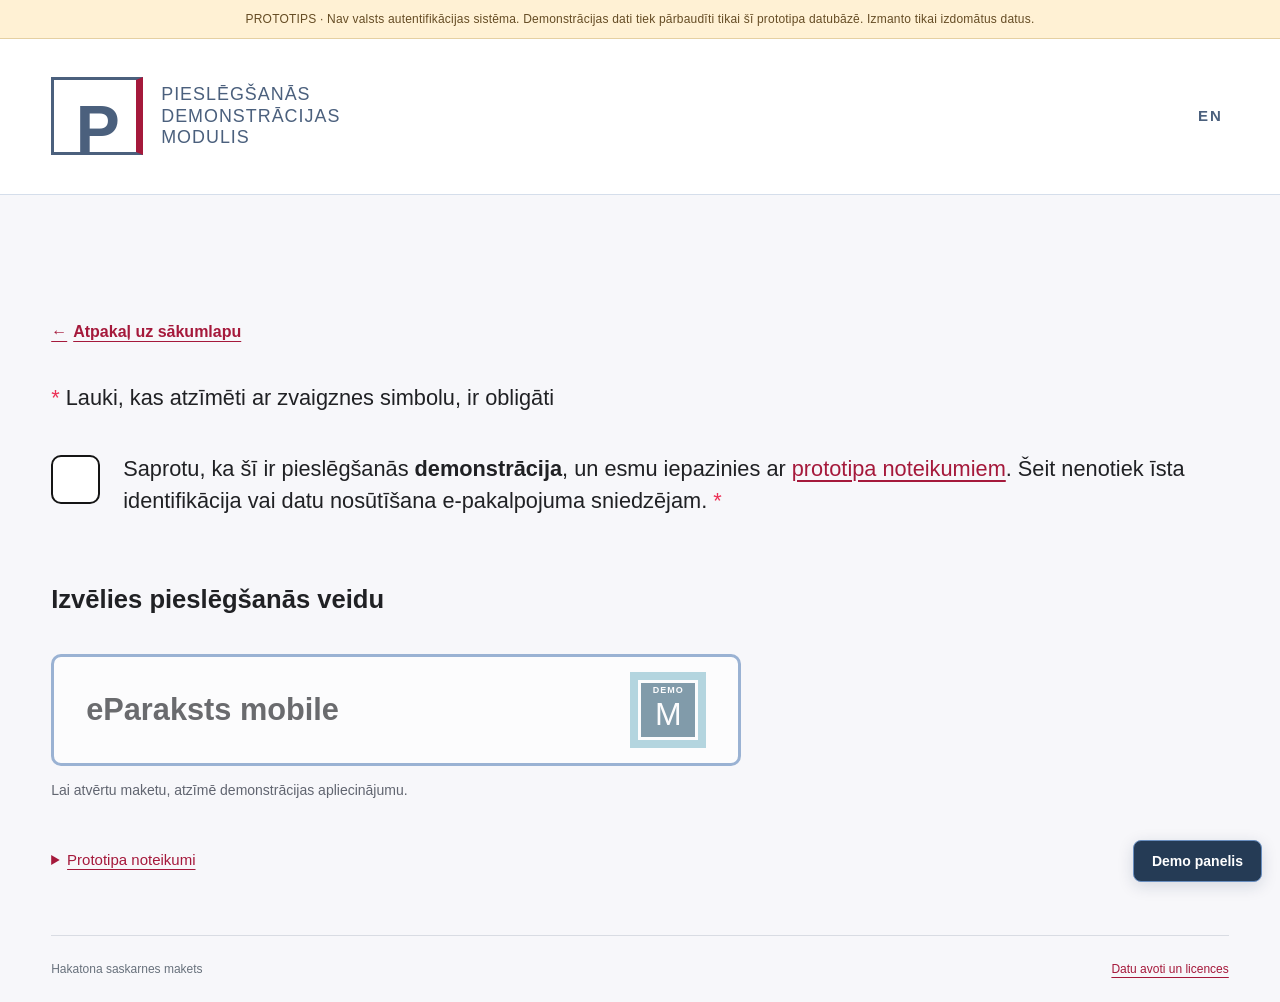
==== commit 5925e084: "Add benefit planning roadmaps and refresh the family showcase Add an animated homepage phone/email d" ====
--- a/public/admin.html
+++ b/public/admin.html
@@ -3,15 +3,15 @@
 <head>
   <meta charset="utf-8">
   <meta name="viewport" content="width=device-width, initial-scale=1">
-  <meta name="description" content="VSAA iesniegumu reģistrs — demonstrācijas administratora skats.">
-  <title>VSAA iesniegumu reģistrs — Faketvija.lv demo</title>
+  <meta name="description" content="VSAA demo iesniegumu reģistrs — prototipa administratora skats.">
+  <title>VSAA demo iesniegumu reģistrs — Faketvija.lv</title>
   <link rel="preconnect" href="https://fonts.googleapis.com">
   <link rel="stylesheet" href="https://fonts.googleapis.com/css2?family=Ubuntu:wght@400;500;700&display=swap">
   <link rel="stylesheet" href="styles.css?v=sidebar-labels-2">
   <link rel="stylesheet" href="vsaa.css?v=audit-1">
-  <script src="translations.js?v=public-demo-8"></script>
+  <script src="translations.js?v=service-copy-30"></script>
   <script src="app.js?v=accessibility-3"></script>
-  <script src="auth.js?v=header-guard-3" defer></script>
+  <script src="auth.js?v=admin-tools-32" defer></script>
   <link rel="icon" type="image/svg+xml" href="assets/favicon.svg">
 </head>
 <body class="profile-page vsaa-page" data-requires-demo-session data-requires-role="admin">
@@ -30,12 +30,12 @@
     </div>
   </header>
   <main class="profile-workspace" id="saturs">
-<div class="shell profile-layout"><aside class="profile-sidebar"><div class="account-switch"><small data-i18n="account.available">Pieejamie konti</small><strong id="profile-account-name" data-no-translate>VSAA</strong><span data-i18n="account.admin">VSAA darbinieks · DEMO</span></div><nav class="profile-menu" data-i18n-attr="aria-label:nav.profileSections"><a href="admin.html" aria-current="page"><svg class="profile-icon" viewBox="0 0 24 24" fill="none" stroke="currentColor" stroke-width="1.7" stroke-linecap="round" stroke-linejoin="round" aria-hidden="true"><rect x="3" y="4" width="18" height="16" rx="2"/><path d="M7 9h10M7 13h10M7 17h6"/></svg><span data-i18n="nav.admin">Iesniegumu reģistrs</span></a><a href="data-licenses.html"><svg class="profile-icon" viewBox="0 0 24 24" fill="none" stroke="currentColor" stroke-width="1.7" stroke-linecap="round" stroke-linejoin="round" aria-hidden="true"><path d="M4 4h12l4 4v12H4z"/><path d="M16 4v4h4"/></svg><span data-i18n="footer.sources">Datu avoti un licences</span></a></nav></aside>
+<div class="shell profile-layout"><aside class="profile-sidebar"><div class="account-switch"><small data-i18n="account.available">Pieejamie konti</small><strong id="profile-account-name" data-no-translate>VSAA</strong><span data-i18n="account.admin">VSAA darbinieks · DEMO</span></div><nav class="profile-menu" data-i18n-attr="aria-label:nav.profileSections"><a href="admin.html" aria-current="page"><svg class="profile-icon" viewBox="0 0 24 24" fill="none" stroke="currentColor" stroke-width="1.7" stroke-linecap="round" stroke-linejoin="round" aria-hidden="true"><rect x="3" y="4" width="18" height="16" rx="2"/><path d="M7 9h10M7 13h10M7 17h6"/></svg><span data-i18n="nav.admin">Iesniegumu reģistrs</span></a><a href="calculator.html"><svg class="profile-icon" viewBox="0 0 24 24" fill="none" stroke="currentColor" stroke-width="1.7" stroke-linecap="round" stroke-linejoin="round" aria-hidden="true"><rect x="5" y="2" width="14" height="20" rx="2"/><path d="M8 6h8M8 11h1m6 0h1M8 15h1m6 0h1M8 19h1m6 0h1"/></svg><span data-i18n="nav.calculator">Kalkulators</span></a><a href="data-licenses.html"><svg class="profile-icon" viewBox="0 0 24 24" fill="none" stroke="currentColor" stroke-width="1.7" stroke-linecap="round" stroke-linejoin="round" aria-hidden="true"><path d="M4 4h12l4 4v12H4z"/><path d="M16 4v4h4"/></svg><span data-i18n="footer.sources">Datu avoti un licences</span></a></nav></aside>
 <div class="profile-content">
-  <div class="profile-heading"><p><a href="index.html" data-i18n="nav.home">Sākums</a> › <span data-i18n="nav.admin">Iesniegumu reģistrs</span></p><h1 data-i18n="admin.heading">Iesniegumu reģistrs</h1><p class="lede" data-i18n="admin.lede">Visi prototipa datubāzē saglabātie iesniegumi ar iesniedzēju, bērnu vai darbnespējas lapu, statusu un detaļām. Demonstrācijas administratora skats.</p></div>
+  <div class="profile-heading"><p><a href="index.html" data-i18n="nav.home">Sākums</a> › <span data-i18n="nav.admin">Demo iesniegumu reģistrs</span></p><h1 data-i18n="admin.heading">Demo iesniegumu reģistrs</h1><p class="lede" data-i18n="admin.lede">Visi prototipa datubāzē saglabātie demo iesniegumi ar iesniedzēju, bērnu vai darbnespējas lapu, statusu un detaļām.</p></div>
   <p class="page-status" id="page-status" role="status" aria-live="polite" data-i18n="common.loading">Ielādē datus…</p>
   <nav class="status-strip" data-i18n-attr="aria-label:vsaa.summary" id="summary"></nav>
-  <p class="section-intro" data-i18n="admin.intro">Lēmumi ir demonstrācija: tie maina statusu prototipa datubāzē un nosūta paziņojumu uz iesniedzēja e-adresi, bet nav juridiska spēka.</p>
+  <p class="section-intro" data-i18n="admin.intro">Lēmumi ir simulācija: tie maina statusu prototipa datubāzē un pievieno paziņojumu prototipa iesūtnei. Nekas netiek nosūtīts VSAA vai oficiālajai e-adresei, un lēmumiem nav juridiska spēka.</p>
   <div class="admin-toolbar">
     <label><span data-i18n="admin.filter">Rādīt</span><select id="status-filter"><option value="" data-i18n="admin.all">Visi statusi</option><option value="iesniegts" data-i18n="status.iesniegts">Iesniegts VSAA</option><option value="izskatisana" data-i18n="status.izskatisana">Izskatīšanā</option><option value="pieskirts" data-i18n="status.pieskirts">Piešķirts</option><option value="atteikts" data-i18n="status.atteikts">Atteikts</option></select></label>
     <label><span data-i18n="admin.search">Meklēt iesniedzēju, bērnu vai pabalstu…</span><input id="search" type="search" autocomplete="off"></label>
@@ -46,7 +46,7 @@
 </div></div>
   </main>
   <footer class="footer portal-footer"><div class="shell footer-layout"><div class="footer-brand"><a href="index.html" class="fake-logo">Fake<span>tvija</span>.lv<small>HAKATONA PROTOTIPS</small></a></div><div class="footer-content"><button class="language" type="button" data-language-toggle><svg class="profile-icon" viewBox="0 0 24 24" fill="none" stroke="currentColor" stroke-width="1.7" stroke-linecap="round" stroke-linejoin="round" aria-hidden="true"><circle cx="12" cy="12" r="9"/><ellipse cx="12" cy="12" rx="4" ry="9"/><path d="M3 12h18"/></svg><span data-language-label>EN</span></button><p data-i18n="footer.note">Faketvija.lv · Hakatona prototips, nav oficiāls valsts portāls.</p><a href="data-licenses.html" data-i18n="footer.sources">Datu avoti un licences</a></div></div></footer>
-  <script src="admin.js" defer></script>
-  <script src="demo-admin.js?v=public-demo-8" defer></script>
+  <script src="admin.js?v=admin-tools-32" defer></script>
+  <script src="demo-admin.js?v=quick-login-9" defer></script>
 </body>
 </html>
--- a/public/styles.css
+++ b/public/styles.css
@@ -185,3 +185,36 @@
 
 .notification-filters{display:flex;gap:10px;margin:0 0 20px}.notification-filter{padding:9px 18px;border:1px solid #698ebf;border-radius:5px;background:#fff;color:#202124;font:inherit;cursor:pointer}.notification-filter[aria-pressed=true]{background:#a5193b;color:#fff;border-color:#a5193b}
 .notification-card{padding:22px;margin-bottom:14px;border:1px solid #d2e1f3;border-left:4px solid #d2e1f3;border-radius:6px;background:#fff}.notification-card.is-unread{border-left-color:#a5193b;background:#f7faff}.notification-meta{display:flex;justify-content:space-between;gap:12px;align-items:center;font-size:13px;color:#566170;margin-bottom:12px}.profile-content .notification-card h2{font-size:18px;margin:0 0 8px}.notification-sender{font-size:13px;color:#566170;margin:0 0 18px}.notification-empty{padding:24px;background:#f7f7fa;border:1px solid #d2e1f3;border-radius:6px}
+
+/* Personal overview: compact metrics, relevant actions and live account details. */
+.overview-intro{color:#566170;margin:0 0 24px;line-height:1.6}
+.overview-stats{display:grid;grid-template-columns:repeat(4,minmax(0,1fr));gap:14px;margin-bottom:30px}
+.overview-stat{display:flex;flex-direction:column;gap:12px;border:1px solid #d2e1f3;border-radius:6px;background:#fff;padding:20px;color:#202124;text-decoration:none;min-width:0}
+.overview-stat>span{font-size:14px;font-weight:600;min-height:38px}.overview-stat>strong{font-size:38px;line-height:1;color:#a5193b}.overview-stat>strong.is-zero{color:#667080}.overview-stat>small{color:#42618a;margin-top:auto;font-size:12px}
+.overview-stat:hover{background:#f3f8fe;border-color:#678cbc}.overview-stat:focus-visible{outline:3px solid #678cbc;outline-offset:3px}
+.overview-block{border:1px solid #d2e1f3;border-radius:6px;padding:24px;margin:0 0 24px;background:#fff;min-width:0}
+.overview-block-heading{display:flex;justify-content:space-between;align-items:baseline;flex-wrap:wrap;gap:10px;margin-bottom:18px}.overview-block-heading h2{font-size:22px;margin:0}.overview-block-heading>a{font-size:13px;color:#42618a;text-underline-offset:3px}
+.overview-action{display:flex;align-items:center;justify-content:space-between;gap:20px;padding:18px;background:#f7f9fc;border:1px solid #dae6f3;border-left:4px solid #678cbc;border-radius:5px;margin-bottom:12px}.overview-action:last-child{margin-bottom:0}.overview-action.is-urgent{border-left-color:#a5193b;background:#fff8f8}.overview-action h3{font-size:16px;margin:0 0 6px}.overview-action p{font-size:14px;line-height:1.5;color:#566170;margin:0}.overview-action .outline-link{flex-shrink:0;margin:0;min-width:100px}
+.overview-child-grid{display:grid;grid-template-columns:repeat(auto-fit,minmax(min(100%,230px),1fr));gap:16px}.overview-child{display:flex;flex-direction:column;gap:12px;padding:20px;background:#f3f8fe;border:1px solid #d2e1f3;border-radius:6px;min-width:0}.overview-child h3{font-size:19px;margin:0}.overview-child p{margin:0;font-size:14px}.overview-child .outline-link{margin-top:auto}.overview-child-count{font-size:13px;color:#a5193b;font-weight:600}.overview-muted{color:#566170}
+.overview-bottom-grid{display:grid;grid-template-columns:minmax(0,1.3fr) minmax(0,1fr);gap:24px}.overview-recent{list-style:none;padding:0;margin:0}.overview-event{border-left:2px solid #d2e1f3;padding:0 0 20px 16px;margin-left:4px}.overview-event:last-child{padding-bottom:0}.overview-event strong{font-size:14px}.overview-event p{font-size:14px;line-height:1.5;margin:6px 0;color:#566170}.overview-event time{font-size:12px;color:#667080}.overview-person{margin:0 0 22px;display:grid;gap:18px}.overview-person dt{font-size:13px;color:#566170;margin-bottom:6px}.overview-person dd{margin:0;font-weight:600;overflow-wrap:anywhere}.overview-empty{color:#566170;line-height:1.6;margin:0;grid-column:1/-1}
+@media(max-width:1150px){.overview-stats{grid-template-columns:repeat(2,minmax(0,1fr))}.overview-bottom-grid{grid-template-columns:minmax(0,1fr)}}
+@media(max-width:700px){.overview-block{padding:18px}.overview-action{align-items:flex-start;flex-direction:column}.overview-action .outline-link{width:100%}.overview-stat{padding:16px}.overview-stats{gap:12px}}
+@media(max-width:360px){.overview-stats{grid-template-columns:minmax(0,1fr)}}
+/* Keep the overview compact, including when larger text is enabled. */
+.profile-page .overview-stats{gap:16px;margin-bottom:24px}
+.profile-page .overview-stat{padding:18px 20px;gap:8px;background:#f7f9fc;justify-content:flex-start}
+.profile-page .overview-stat>span{min-height:0;font-size:14px;line-height:1.4}
+.profile-page .overview-stat>strong{font-size:34px;margin:6px 0;line-height:1.1}
+.profile-page .overview-stat>small{margin-top:2px;line-height:1.4}
+.profile-page .overview-block{padding:22px;margin-bottom:20px;background:#fff;align-self:start}
+.profile-page .overview-block-heading{margin-bottom:16px}
+.profile-page .overview-block-heading h2{font-size:20px;line-height:1.3}
+.profile-page .overview-bottom-grid{gap:20px;align-items:start}
+.profile-page .overview-intro{font-size:15px;margin-bottom:22px}
+.profile-page .overview-action{padding:16px}
+.profile-page .overview-child{padding:18px;background:#f7f9fc}
+.profile-page .overview-event{padding-bottom:16px}
+@media(max-width:700px){.profile-page .overview-stat{padding:16px}.profile-page .overview-block{padding:18px}.profile-page .overview-stat>strong{font-size:30px}}
+.overview-child .overview-child-code{font-size:13px;color:#566170;overflow-wrap:anywhere}
+.newborn-roadmap{margin-bottom:20px;padding:20px;background:#f7f9fc;border:1px solid #d2e1f3;border-radius:6px}.newborn-roadmap h3{margin:0 0 10px;font-size:18px}.newborn-roadmap>p{font-size:13px;color:#566170;line-height:1.5}.roadmap-steps{list-style:none;padding:0;margin:20px 0 0}.roadmap-step{display:grid;grid-template-columns:28px minmax(0,1fr) auto;gap:12px;border-left:2px solid #d2e1f3;margin-left:13px;padding:0 0 22px 12px}.roadmap-step:last-child{padding-bottom:0}.roadmap-marker{border-radius:50%;background:#a5193b;color:#fff;width:26px;height:26px;display:grid;place-items:center;margin-left:-26px}.roadmap-step.is-done .roadmap-marker{background:#2f6b3f}.roadmap-step.is-future .roadmap-marker{background:#e4eaf2;color:#566170}.roadmap-step p{margin:6px 0;font-size:13px}.roadmap-step small{color:#566170;line-height:1.5}.roadmap-step .outline-link{margin:0;align-self:start}@media(max-width:700px){.roadmap-step{grid-template-columns:28px minmax(0,1fr)}.roadmap-step .outline-link{grid-column:2}}
+.roadmap-preview{margin-top:12px;border-top:1px solid #d2e1f3;padding-top:10px}.roadmap-preview summary{cursor:pointer;color:#365985;font-weight:500;font-size:14px}.roadmap-preview-body{padding:12px 0;overflow-wrap:anywhere}.roadmap-preview-body label{display:flex;flex-direction:column;gap:6px;margin:12px 0;font-size:13px}.roadmap-preview-body input,.roadmap-preview-body select{padding:9px;border:1px solid #829abe;border-radius:4px;width:100%;max-width:280px;background:white;font:inherit}.roadmap-preview-body table{border-collapse:collapse;width:100%;font-size:13px;margin:12px 0}.roadmap-preview-body th,.roadmap-preview-body td{padding:8px 6px;border-bottom:1px solid #d2e1f3;text-align:left}.roadmap-preview-body th:last-child,.roadmap-preview-body td:last-child{text-align:right}.roadmap-preview-body>a{display:block;margin-top:10px;font-size:13px}.roadmap-preview-body button{cursor:pointer}.roadmap-preview summary:focus-visible{outline:2px solid #365985;outline-offset:4px}
--- a/public/vsaa.css
+++ b/public/vsaa.css
@@ -66,7 +66,7 @@
 .child-card>header h3{font-size:22px}
 .child-card>header .meta{font-size:14px;color:var(--gov-text-2);display:flex;flex-wrap:wrap;gap:4px 18px}
 .benefit-list{list-style:none;margin:0;padding:0}
-.benefit{display:grid;grid-template-columns:minmax(0,1.6fr) minmax(0,1.2fr) minmax(0,1fr) auto;gap:10px 22px;align-items:center;padding:18px 24px;border-bottom:1px solid var(--gov-line)}
+.benefit{display:grid;grid-template-columns:minmax(0,1.35fr) minmax(0,1fr) minmax(0,.85fr) minmax(0,1.1fr);gap:10px 22px;align-items:center;padding:18px 24px;border-bottom:1px solid var(--gov-line)}
 .benefit:last-child{border-bottom:0}
 .benefit.inactive{color:var(--gov-muted);background:var(--gov-panel)}
 .benefit .title{font-weight:700;font-size:16px;line-height:1.3}
@@ -162,7 +162,7 @@
 .disclaimer{margin:36px 0 0;border-top:1px solid var(--gov-line);padding-top:14px;font-size:12.5px;color:var(--gov-muted);line-height:1.6}
 .sr-only{position:absolute;width:1px;height:1px;overflow:hidden;clip:rect(0 0 0 0);white-space:nowrap}
 
-@media(max-width:1100px){.status-strip{grid-template-columns:repeat(2,minmax(0,1fr))}.benefit{grid-template-columns:minmax(0,1.5fr) minmax(0,1fr) auto}.benefit .deadline{grid-column:1/3}.leave{grid-template-columns:minmax(0,1fr) minmax(0,1fr)}.leave .actions{grid-column:1/-1;justify-self:start}.employment-grid{grid-template-columns:1fr}}
+@media(max-width:1100px){.status-strip{grid-template-columns:repeat(2,minmax(0,1fr))}.benefit{grid-template-columns:minmax(0,1.35fr) minmax(0,1fr) minmax(0,1.1fr)}.benefit .deadline{grid-column:1/3}.leave{grid-template-columns:minmax(0,1fr) minmax(0,1fr)}.leave .actions{grid-column:1/-1;justify-self:start}.employment-grid{grid-template-columns:1fr}}
 @media(max-width:700px){.benefit{grid-template-columns:minmax(0,1fr);padding:16px 18px}.benefit .actions{flex-direction:row;justify-self:start;flex-wrap:wrap}.benefit .deadline{grid-column:auto}.child-card>header,.child-card>footer{padding:16px 18px}.months{grid-template-columns:repeat(8,minmax(0,1fr))}.months li i{height:26px}.prefilled{grid-template-columns:1fr}.vsaa-page #apply-dialog form{padding:22px 20px}.status-tile .count{font-size:32px}.facts{grid-template-columns:1fr}.reminder{grid-template-columns:auto minmax(0,1fr)}.reminder .gov-btn{grid-column:2}}
 @media(max-width:420px){.status-strip{grid-template-columns:1fr 1fr;gap:10px}.status-tile{padding:12px}}
 @media(prefers-reduced-motion:no-preference){.window i{transition:width .5s ease}}
@@ -204,3 +204,67 @@
 @media(max-width:580px){.child-sidebar-profiles{flex-basis:100%;grid-template-columns:repeat(auto-fit,minmax(140px,1fr))}.child-sidebar-profiles .picker-btn{padding:12px 16px}}
 
 .child-sidebar-profiles .child-sidebar-code{display:block;margin-top:3px;color:var(--gov-muted);font-size:12px;font-weight:400;font-variant-numeric:tabular-nums}
+
+.notify-spinner{display:inline-block;flex:0 0 16px;width:16px;height:16px;border:2px solid #c1d2e5;border-top-color:currentColor;border-radius:50%;animation:notify-spin .8s linear infinite}.gov-btn[aria-busy=true]{cursor:wait;opacity:.75}@keyframes notify-spin{to{transform:rotate(360deg)}}@media(prefers-reduced-motion:reduce){.notify-spinner{animation:none}}
+
+.fetched-municipality{color:#1c1c1c;font-weight:700}
+
+.application-loading{display:flex;align-items:center;gap:12px;margin:12px 0;font-size:16px}
+
+.application-details { min-width: 0; }
+.application-details summary { color: var(--gov-link, #42618a); font-weight: 600; cursor: pointer; padding: 4px 0; }
+.application-details > dl { display: grid; gap: 12px; margin-top: 14px; }
+.application-details dt { font-size: 13px; }
+.application-details dd { margin: 3px 0 0; overflow-wrap: anywhere; }
+.application-seed-note { font-size: 12px; color: var(--gov-muted); margin-bottom: 0; }
+
+/* Keep application columns aligned regardless of status label length. */
+@media (min-width: 1101px) {
+  #applications .leave { grid-template-columns: minmax(0, 1.5fr) minmax(0, .9fr) minmax(0, .85fr) minmax(0, 1.1fr); }
+  #applications .leave > .actions { min-width: 0; justify-self: end; max-width: 100%; }
+  #applications .leave .chip { white-space: normal; text-align: center; overflow-wrap: anywhere; }
+}
+
+.calculator-form { display: grid; grid-template-columns: repeat(2, minmax(0, 1fr)); gap: 22px; }
+.calculator-form label { display: grid; gap: 8px; font-weight: 500; min-width: 0; }
+.calculator-form [hidden] { display: none; }
+.calculator-form input:not([type=checkbox]), .calculator-form select { width: 100%; min-width: 0; border: 1px solid var(--gov-outline); border-radius: 4px; padding: 12px; font: inherit; background: #fff; color: var(--gov-ink); }
+.calculator-form small { font-size: 13px; color: var(--gov-muted); font-weight: 400; }
+.calculator-wide, .calculator-form .calculator-check { grid-column: 1 / -1; }
+.calculator-form .calculator-check { display: flex; align-items: flex-start; }
+.calculator-check input { margin-top: 5px; flex-shrink: 0; }
+.calculator-result { margin-top: 24px; border: 1px solid var(--gov-line); border-left: 4px solid var(--gov-accent, #a5193e); padding: 18px 22px; background: #f4f8fd; border-radius: 4px; }
+.calculator-result p { margin: 4px 0; }
+.calculator-amount { display: block; font-size: clamp(24px, 3vw, 36px); overflow-wrap: anywhere; }
+.calculator-links { display: flex; flex-wrap: wrap; gap: 12px 24px; }
+@media(max-width:700px) { .calculator-form { grid-template-columns: minmax(0, 1fr); } }
+
+.guidance-grid { display: grid; grid-template-columns: repeat(2, minmax(0, 1fr)); gap: 18px; margin: 20px 0; }
+.guidance-grid .gov-panel { margin: 0; }
+.guidance-detail { border: 1px solid var(--gov-line); border-radius: 6px; background: var(--gov-panel); margin: 12px 0; padding: 18px 22px; }
+.guidance-detail summary { cursor: pointer; font-weight: 700; }
+.guidance-detail p { margin-bottom: 10px; }
+.guidance-steps { padding-left: 24px; line-height: 1.6; }
+.guidance-steps li { padding: 6px 0 6px 6px; }
+.guidance-links { display: flex; flex-wrap: wrap; gap: 16px 24px; margin-top: 20px; }
+@media(max-width:700px) { .guidance-grid { grid-template-columns: minmax(0, 1fr); } }
+/* Benefits pages share the profile overview's restrained card treatment. */
+.benefits-page-links{display:flex;flex-wrap:wrap;gap:12px 24px;margin:0 0 24px;padding-bottom:18px;border-bottom:1px solid var(--gov-line)}
+.benefits-page-links a{font-size:14px;font-weight:500}
+.vsaa-page[data-vsaa-view=children] .child-card{border-color:#d2e1f3;border-radius:6px;box-shadow:none}
+.vsaa-page[data-vsaa-view=children] .child-card>header{background:#f7f9fc;padding:22px}
+.vsaa-page[data-vsaa-view=children] .benefit .official{display:none}
+.vsaa-page[data-vsaa-view=children] .child-card>footer{background:#f7f9fc;padding:22px}
+.vsaa-page[data-vsaa-view=children] .vsaa-section>header h2{font-size:22px}
+.vsaa-page[data-vsaa-view=children] .section-intro{font-size:14px}
+
+.vsaa-page[data-vsaa-view=children] .profile-heading { min-height: var(--profile-top); }
+.vsaa-page[data-vsaa-view=children] .benefits-intro { margin: 24px 0 18px; }
+.submission-warning{padding:16px;border-left:4px solid #a5193b;background:#fff4d6;text-align:left;font-size:14px;line-height:1.6}
+
+/* Equal column tracks keep every benefit aligned despite different status lengths. */
+.benefit>div{min-width:0;overflow-wrap:anywhere}.benefit .actions{width:100%;min-width:0}.benefit .actions .chip{max-width:100%;white-space:normal;text-align:right}.benefit .actions .section-link{max-width:100%}
+
+@media(min-width:701px) and (max-width:1100px){.benefit>div:first-child{grid-column:1;grid-row:1}.benefit .amount{grid-column:2;grid-row:1}.benefit .actions{grid-column:3;grid-row:1/3}.benefit .deadline{grid-column:1/3;grid-row:2}}
+.benefit .chip::before{flex-shrink:0}
+.application-confirmation{gap:14px;justify-items:stretch}.application-confirmation>p{margin:0;font-size:14px;line-height:1.45}.application-confirmation>.submission-warning{padding:12px 14px;margin:2px 0 4px}.application-confirmation>.dialog-actions{width:100%;margin-top:10px}.vsaa-page #apply-dialog .application-confirmation h2{font-size:22px;padding-right:0;margin-bottom:4px}@media(max-width:700px){.application-confirmation{padding:24px 20px}}
